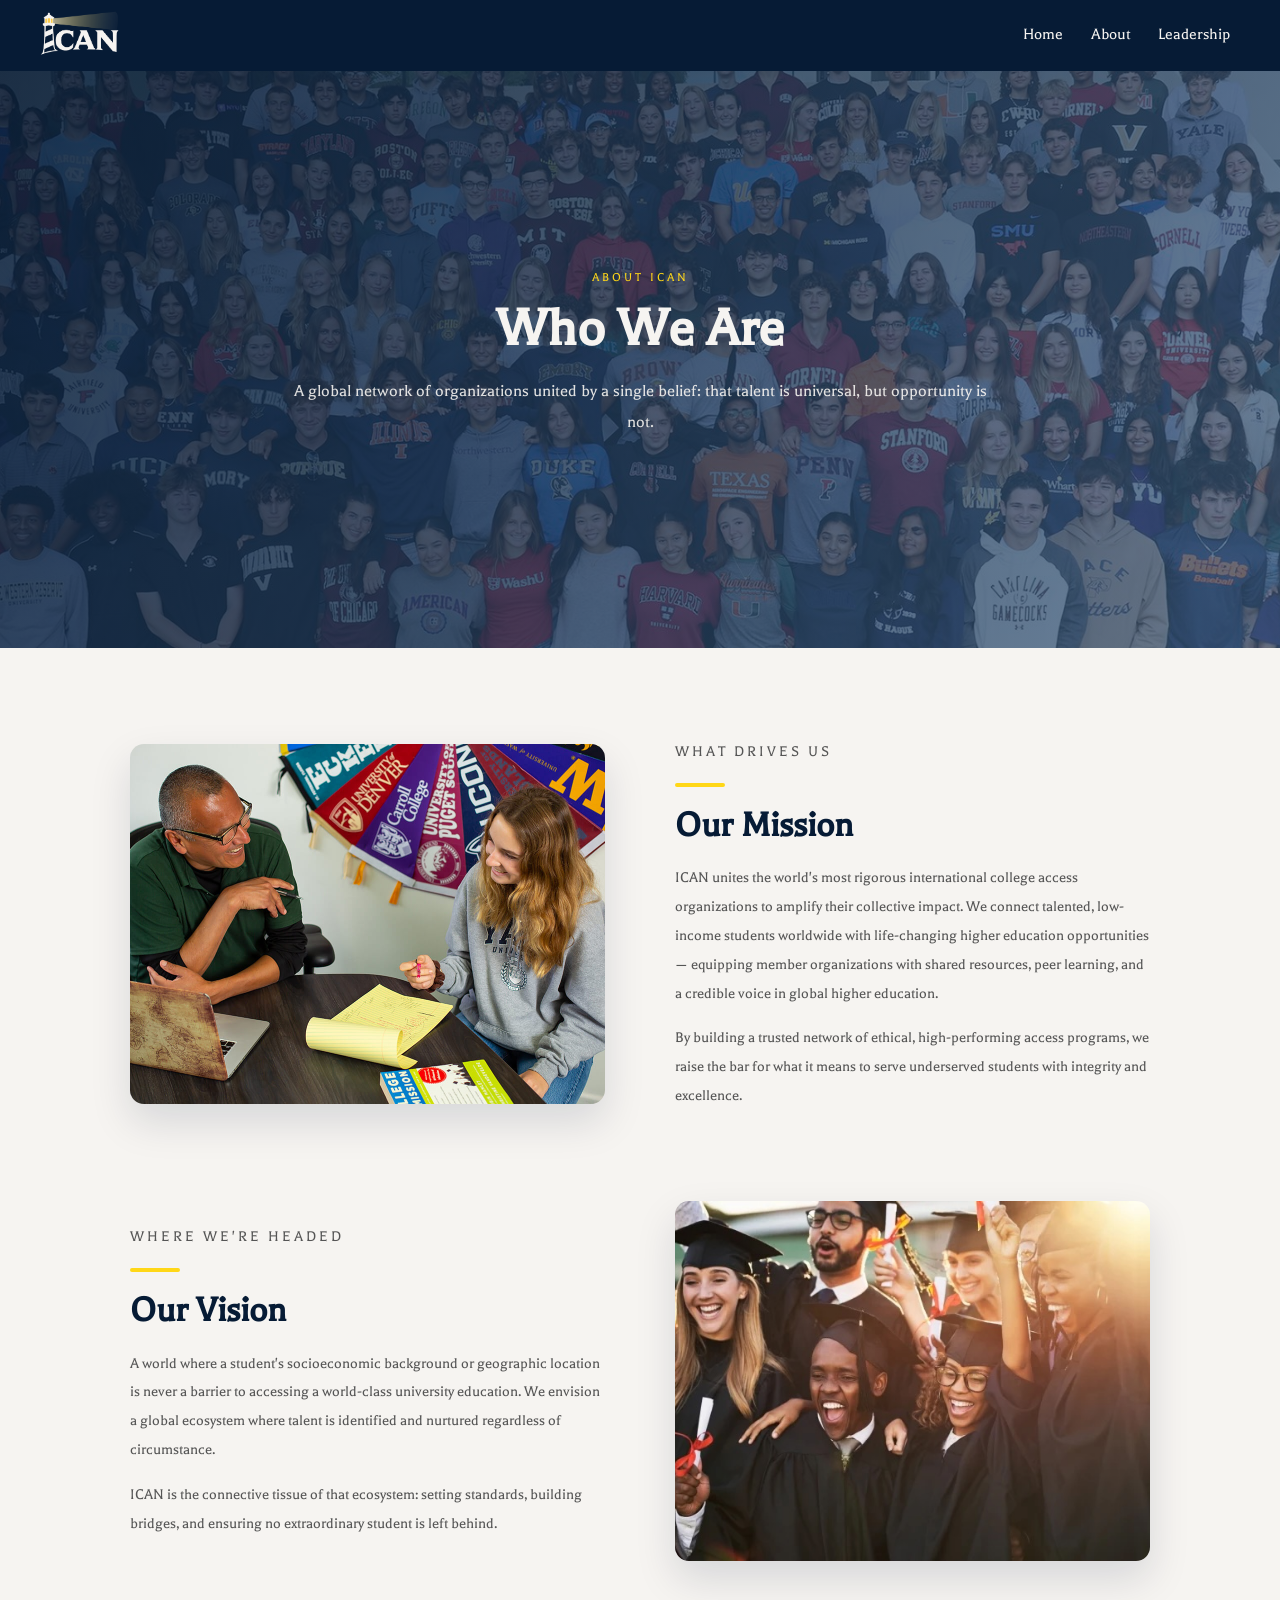
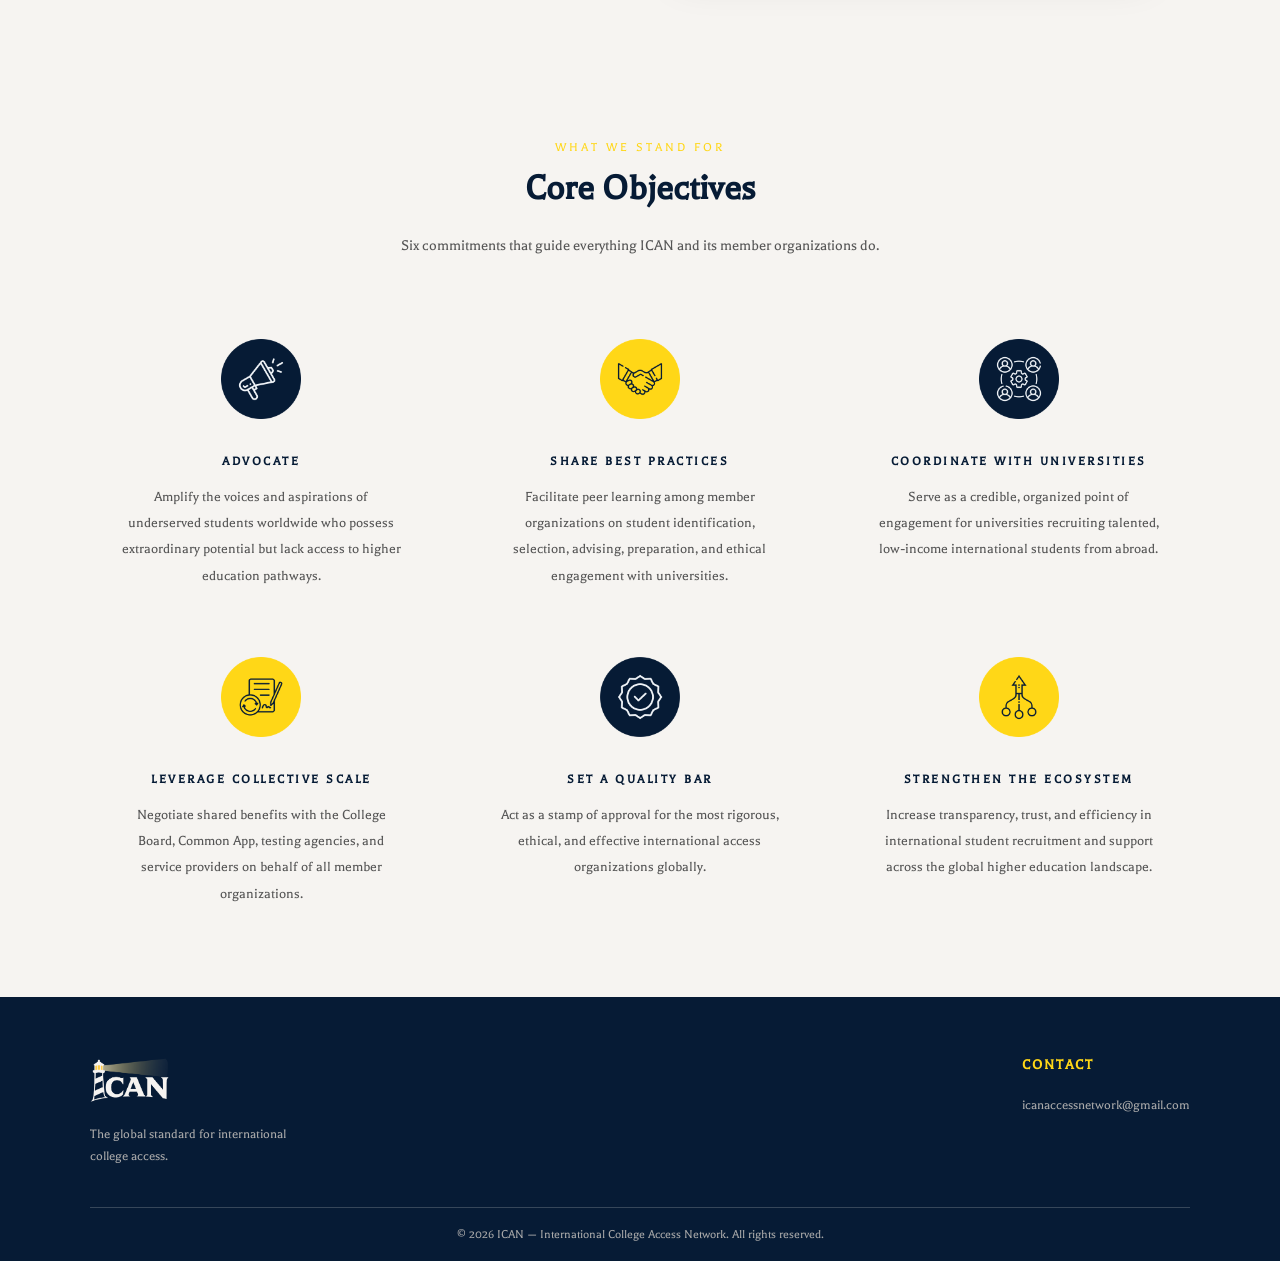
==== about.html @ 0d62f1f9 "Add files via upload" ====
<!DOCTYPE html>
<html lang="en">
<head>
    <meta charset="UTF-8">
    <meta name="viewport" content="width=device-width, initial-scale=1.0">
    <title>ICAN | About</title>
    <link rel="stylesheet" href="style.css">
    <link rel="stylesheet" href="about_sections.css">
    <link rel="stylesheet" href="https://fonts.googleapis.com/css2?family=Balthazar&display=swap">
</head>
<body class="page-fade">
 
    <nav>
        <div class="logo">
            <a href="index.html">
                <img src="logo.png" alt="ICAN Logo">
            </a>
        </div>
        <ul class="nav-links">
            <li><a href="index.html">Home</a></li>
            <li><a href="about.html" class="active">About</a></li>
            <li class="nav-dropdown">
                <button class="nav-dropbtn" type="button">Leadership</button>
                <div class="nav-dropdown-content">
                    <a href="membership.html">Membership</a>
                    <a href="members.html">Member Profiles</a>
                </div>
            </li>
        </ul>
    </nav>
 
    <header class="subpage-hero">
        <div class="subpage-overlay">
            <p class="subpage-tag">About ICAN</p>
            <h1>Who We Are</h1>
            <p class="subpage-text">
                A global network of organizations united by a single belief: that talent is universal, but opportunity is not.
            </p>
        </div>
    </header>
 
    <main>
 
        <section class="mv-section">
 
            <div class="mv-block reveal">
                <div class="mv-image">
                    <img src="about1.jpg" alt="ICAN mission — students collaborating">
                </div>
                <div class="mv-copy">
                    <p class="mv-label">What drives us</p>
                    <div class="mv-accent"></div>
                    <h2>Our Mission</h2>
                    <p>
                        ICAN unites the world's most rigorous international college access organizations to amplify their collective impact. We connect talented, low-income students worldwide with life-changing higher education opportunities — equipping member organizations with shared resources, peer learning, and a credible voice in global higher education.
                    </p>
                    <p>
                        By building a trusted network of ethical, high-performing access programs, we raise the bar for what it means to serve underserved students with integrity and excellence.
                    </p>
                </div>
            </div>

            <div class="mv-block mv-block-reverse reveal">
                <div class="mv-image">
                    <img src="about2.jpeg" alt="ICAN vision — students at university">
                </div>
                <div class="mv-copy">
                    <p class="mv-label">Where we're headed</p>
                    <div class="mv-accent"></div>
                    <h2>Our Vision</h2>
                    <p>
                        A world where a student's socioeconomic background or geographic location is never a barrier to accessing a world-class university education. We envision a global ecosystem where talent is identified and nurtured regardless of circumstance.
                    </p>
                    <p>
                        ICAN is the connective tissue of that ecosystem: setting standards, building bridges, and ensuring no extraordinary student is left behind.
                    </p>
                </div>
            </div>
 
        </section>

        <section class="values-section reveal">
            <div class="values-header">
                <p class="section-tag">What we stand for</p>
                <h2 class="section-title">Core Objectives</h2>
                <p class="values-subtitle">Six commitments that guide everything ICAN and its member organizations do.</p>
            </div>
 
            <div class="values-grid">
 
                <div class="value-card">
                    <div class="member-profile-logo">
                        <img src="advocate.png" alt="Advocate">
                    </div>
                    <p class="value-title">Advocate</p>
                    <p class="value-desc">Amplify the voices and aspirations of underserved students worldwide who possess extraordinary potential but lack access to higher education pathways.</p>
                </div>
 
                <div class="value-card">
                    <div class="member-profile-logo">
                        <img src="practices.png" alt="Share Best Practices">
                    </div>
                    <p class="value-title">Share Best Practices</p>
                    <p class="value-desc">Facilitate peer learning among member organizations on student identification, selection, advising, preparation, and ethical engagement with universities.</p>
                </div>
 
                <div class="value-card">
                    <div class="member-profile-logo">
                        <img src="coordinate.png" alt="Coordinate with Universities">
                    </div>
                    <p class="value-title">Coordinate with Universities</p>
                    <p class="value-desc">Serve as a credible, organized point of engagement for universities recruiting talented, low‑income international students from abroad.</p>
                </div>
 
                <div class="value-card">
                    <div class="member-profile-logo">
                        <img src="scale.png" alt="Leverage Collective Scale">
                    </div>
                    <p class="value-title">Leverage Collective Scale</p>
                    <p class="value-desc">Negotiate shared benefits with the College Board, Common App, testing agencies, and service providers on behalf of all member organizations.</p>
                </div>
 
                <div class="value-card">
                    <div class="member-profile-logo">
                        <img src="quality.png" alt="Set a Quality Bar">
                    </div>
                    <p class="value-title">Set a Quality Bar</p>
                    <p class="value-desc">Act as a stamp of approval for the most rigorous, ethical, and effective international access organizations globally.</p>
                </div>
 
                <div class="value-card">
                    <div class="member-profile-logo">
                        <img src="ecosystem.png" alt="Strengthen the Ecosystem">
                    </div>
                    <p class="value-title">Strengthen the Ecosystem</p>
                    <p class="value-desc">Increase transparency, trust, and efficiency in international student recruitment and support across the global higher education landscape.</p>
                </div>
 
            </div>
        </section>
 
    </main>

    <footer>
        <div class="footer-container">
            <div class="footer-brand">
                <img src="logo.png" alt="ICAN Logo">
                <p>The global standard for international college access.</p>
            </div>

            <div class="footer-contact">
                <h4>Contact</h4>
                <p>icanaccessnetwork@gmail.com</p>
            </div>
        </div>

        <div class="footer-bottom">
            <p>© 2026 ICAN — International College Access Network. All rights reserved.</p>
        </div>
    </footer>

    <script>
        const revealElements = document.querySelectorAll('.reveal');
        const revealObserver = new IntersectionObserver((entries) => {
            entries.forEach((entry) => {
                if (entry.isIntersecting) {
                    entry.target.classList.add('revealed');
                }
            });
        }, { threshold: 0.15 });

        revealElements.forEach((element) => revealObserver.observe(element));
    </script>
</body>
</html>
---- style.css ----
* {
    margin: 0;
    padding: 0;
    box-sizing: border-box;
    font-family: "Balthazar", serif;
}

html {
    scroll-behavior: smooth;
}

body {
    background-color: #f6f4f1;
    color: #061b35;
}

.page-fade {
    animation: pageFade 0.6s ease;
}

@keyframes pageFade {
    from {
        opacity: 0;
        transform: translateY(8px);
    }
    to {
        opacity: 1;
        transform: translateY(0);
    }
}

.reveal {
    opacity: 0;
    transform: translateY(26px);
    transition: opacity 0.7s ease, transform 0.7s ease;
}

.reveal.revealed {
    opacity: 1;
    transform: translateY(0);
}

nav {
    background-color: #061b35;
    width: 100%;
    display: flex;
    align-items: center;
    justify-content: space-between;
    padding: 0 40px;
    position: fixed;
    top: 0;
    z-index: 1000;
}

.logo img {
    width: 80px;
    height: auto;
    margin: 10px 0;
}

.nav-links {
    list-style-type: none;
    display: flex;
    align-items: center;
    gap: 8px;
    margin: 0;
    font-size: 17px;
}

.nav-links li {
    display: inline-block;
    position: relative;
}

.nav-links li a,
.nav-dropbtn {
    text-decoration: none;
    color: #f6f4f1;
    padding: 8px 10px;
    border-bottom: 2px solid transparent;
    transition: 0.35s ease;
    display: inline-block;
    background: none;
    border-top: none;
    border-left: none;
    border-right: none;
    cursor: pointer;
    font-size: 17px;
    font-family: "Balthazar", serif;
}

.nav-links li a:hover,
.nav-links li.active a,
.nav-dropbtn:hover,
.active-dropdown .nav-dropbtn {
    color: #ffd717;
    border-bottom: 2px solid #ffd717;
}

.nav-dropdown-content {
    position: absolute;
    top: 100%;
    left: 0;
    min-width: 210px;
    background-color: #061b35;
    border-radius: 14px;
    box-shadow: 0 14px 30px rgba(6, 27, 53, 0.16);
    padding: 10px 0;
    opacity: 0;
    visibility: hidden;
    transform: translateY(8px);
    transition: 0.25s ease;
}

.nav-dropdown:hover .nav-dropdown-content {
    opacity: 1;
    visibility: visible;
    transform: translateY(0);
}

.nav-dropdown-content a {
    color: #061b35;
    display: block;
    padding: 12px 18px;
    border-bottom: none;
}

.nav-dropdown-content a:hover,
.dropdown-active {
    color: #ffd717;
}

.header {
    background-image: linear-gradient(rgba(6, 27, 53, 0.88), rgba(6, 27, 53, 0.92)), url(background.jpg);
    height: 100vh;
    background-size: cover;
    background-position: center;
    position: relative;
}

.title {
    position: absolute;
    top: 35%;
    left: 50%;
    transform: translate(-50%, -50%);
    text-align: center;
    width: 80%;
}

.title h1 {
    color: #ffd717;
    font-size: 20px;
    letter-spacing: 2px;
    text-transform: uppercase;
}

.sub-title {
    position: absolute;
    top: 50%;
    left: 50%;
    transform: translate(-50%, -50%);
    color: #f6f4f1;
    font-size: 60px;
    text-align: center;
    width: 80%;
}

.btn {
    display: inline-block;
    padding: 15px 40px;
    background-color: #ffd717;
    color: #061b35;
    font-size: 20px;
    text-decoration: none;
    border-radius: 12px;
    transition: transform 0.25s ease, background-color 0.25s ease, color 0.25s ease;
}

.btn:hover {
    transform: translateY(-2px);
    background-color: #f6f4f1;
}

.header .btn {
    position: absolute;
    top: 70%;
    left: 50%;
    transform: translate(-50%, -50%);
}

.header .btn:hover {
    transform: translate(-50%, calc(-50% - 2px));
}

.subpage-hero,
.members-hero,
.membership-hero {
    min-height: 72vh;
    padding: 140px 40px 80px;
    display: flex;
    align-items: center;
    justify-content: center;
}

.subpage-hero {
     background:
        linear-gradient(120deg, rgba(10, 31, 56, 0.9), rgba(56, 88, 122, 0.72)),
        url("background3.jpg");
    background-size: cover;
    background-position: center;
}

.membership-hero {
    background:
        linear-gradient(130deg, rgba(15, 34, 57, 0.92), rgba(69, 96, 117, 0.78)),
        url("background.jpg");
    background-size: cover;
    background-position: center;
}

.members-hero {
    background:
        linear-gradient(120deg, rgba(10, 31, 56, 0.9), rgba(56, 88, 122, 0.72)),
        url("background2.jpg");
    background-size: cover;
    background-position: center;
}

.subpage-overlay,
.members-hero-overlay {
    max-width: 900px;
    text-align: center;
}

.subpage-tag,
.section-tag,
.member-region {
    color: #ffd717;
    font-size: 13px;
    letter-spacing: 3px;
    text-transform: uppercase;
    margin-bottom: 15px;
}

.subpage-overlay h1,
.members-hero-overlay h1 {
    font-size: 58px;
    color: #f6f4f1;
    margin-bottom: 18px;
}

.subpage-text,
.members-hero-text {
    max-width: 720px;
    margin: 0 auto;
    color: rgba(246, 244, 241, 0.9);
    font-size: 18px;
    line-height: 1.7;
}

.mission,
.members,
.faq,
.contact,
.content-page,
.profiles-page {
    padding: 80px 40px;
}

.mission {
    background-color: #f0f4f8;
    text-align: center;
}

.section-title {
    color: #061b35;
    font-size: 38px;
    font-weight: bold;
    margin-bottom: 25px;
}

.mission-text,
.members-subtitle,
.contact-text,
.content-paragraph,
.profiles-intro p,
.filter-text p,
.member-summary,
.member-info p,
.member-contact p,
.content-list li {
    color: #555;
    font-size: 16px;
    line-height: 1.7;
}

.mission-text,
.profiles-intro,
.filter-section,
.member-simple-list,
.faq-list,
.contact-form,
.content-section {
    max-width: 1100px;
    margin-left: auto;
    margin-right: auto;
}

.mission-text,
.content-paragraph {
    margin-bottom: 50px;
}

.cards {
    max-width: 1100px;
    margin: 0 auto;
    display: grid;
    grid-template-columns: repeat(2, minmax(0, 1fr));
    gap: 30px;
}

.card,
.member-card,
.member-simple-card,
.filter-section,
.stack-card {
    background-color: #ffffff;
    border-radius: 16px;
    box-shadow: 0 12px 28px rgba(6, 27, 53, 0.08);
}

.card,
.stack-card {
    padding: 40px 30px;
    text-align: left;
    transition: transform 0.3s ease, box-shadow 0.3s ease;
}

.card:hover,
.member-card:hover,
.member-simple-card:hover,
.stack-card:hover {
    transform: translateY(-6px);
    box-shadow: 0 18px 38px rgba(6, 27, 53, 0.14);
}

.card-accent {
    width: 56px;
    height: 4px;
    background-color: #ffd717;
    border-radius: 999px;
    margin-bottom: 24px;
}

.card h3,
.stack-card h3,
.member-simple-card h3 {
    color: #061b35;
    font-size: 22px;
    font-weight: bold;
    margin-bottom: 18px;
}

.card p {
    color: #666;
    font-size: 15px;
    line-height: 1.7;
    margin-bottom: 14px;
}

.card p:last-child {
    margin-bottom: 0;
}

.stacked-cards {
    display: grid;
    gap: 22px;
}

.content-section {
    margin-bottom: 60px;
}

.content-list {
    list-style: none;
    margin-top: 14px;
    display: grid;
    gap: 10px;
}

.content-list li {
    padding-left: 16px;
    position: relative;
}

.content-list li::before {
    content: "";
    width: 7px;
    height: 7px;
    border-radius: 50%;
    background-color: #ffd717;
    position: absolute;
    left: 0;
    top: 10px;
}

.stats {
    background-color: #ffd717;
    display: flex;
    justify-content: center;
    align-items: center;
    gap: 80px;
    padding: 50px 40px;
    flex-wrap: wrap;
}

.stat {
    text-align: center;
}

.stat h2 {
    color: #061b35;
    font-size: 40px;
}

.stat p {
    color: #061b35;
    font-size: 15px;
    margin-top: 5px;
}

.members {
    background-color: #f0f4f8;
    text-align: center;
}

.members-subtitle {
    max-width: 750px;
    margin: 0 auto 50px auto;
}

.members-grid {
    display: grid;
    gap: 20px;
    max-width: 1100px;
    margin: 0 auto 28px auto;
}

.members-grid-three {
    grid-template-columns: repeat(3, minmax(0, 1fr));
}

.member-card {
    padding: 20px;
    display: flex;
    align-items: center;
    justify-content: center;
    height: 140px;
    transition: transform 0.3s ease, box-shadow 0.3s ease;
}

.member-card img {
    max-width: 100%;
    max-height: 85px;
    object-fit: contain;
}

.members-page-link {
    display: inline-block;
    padding: 14px 28px;
    border-radius: 999px;
    background: #061b35;
    color: #f6f4f1;
    text-decoration: none;
    transition: 0.3s ease;
}

.members-page-link:hover {
    background: #ffd717;
    color: #061b35;
}

.faq {
    background-color: #ffffff;
    text-align: center;
}

.faq-title {
    margin-bottom: 50px;
}

.faq-list {
    text-align: left;
}

.faq-item {
    border-bottom: 1px solid #e0e0e0;
}

.faq-question {
    width: 100%;
    background: none;
    border: none;
    text-align: left;
    padding: 20px 0;
    font-size: 17px;
    color: #061b35;
    cursor: pointer;
    display: flex;
    justify-content: space-between;
    align-items: center;
    transition: color 0.3s ease;
}

.faq-question:hover {
    color: #ffd717;
}

.faq-icon {
    font-size: 22px;
    color: #ffd717;
    font-weight: bold;
}

.faq-answer {
    max-height: 0;
    overflow: hidden;
    transition: max-height 0.4s ease, padding 0.4s ease;
    padding: 0;
}

.faq-item.open .faq-answer {
    max-height: 700px;
    padding-bottom: 20px;
}

.faq-answer p {
    color: #555;
    font-size: 15px;
    line-height: 1.7;
}

.faq-list-inner {
    list-style: none;
    margin-top: 14px;
    padding: 0;
    display: block;
}

.faq-list-inner li {
    display: block;
    width: 100%;
    color: #555;
    font-size: 15px;
    line-height: 1.7;
    padding: 8px 0 8px 15px;
    border-left: 3px solid #ffd717;
    margin-bottom: 10px;
}

.contact {
    background-color: #f0f4f8;
    text-align: center;
}

.contact-text {
    max-width: 600px;
    margin: 0 auto 40px auto;
}

.contact-form {
    display: flex;
    flex-direction: column;
    gap: 15px;
}

.contact-form input,
.contact-form textarea {
    padding: 15px 20px;
    border: 1px solid #ddd;
    border-radius: 8px;
    font-size: 15px;
    background-color: #ffffff;
    color: #061b35;
    outline: none;
    transition: border 0.3s ease, box-shadow 0.3s ease;
}

.contact-form input:focus,
.contact-form textarea:focus {
    border: 1px solid #ffd717;
    box-shadow: 0 0 0 4px rgba(255, 215, 23, 0.12);
}

.contact-btn {
    background-color: #ffd717;
    color: #061b35;
    border: none;
    padding: 15px 40px;
    font-size: 17px;
    cursor: pointer;
    border-radius: 8px;
    transition: background-color 0.3s ease, color 0.3s ease, transform 0.25s ease;
    font-weight: bold;
}

.contact-btn:hover {
    background-color: #061b35;
    color: #ffd717;
    transform: translateY(-2px);
}

.profiles-intro,
.filter-section,
.member-simple-list {
    margin-bottom: 50px;
}

.profiles-intro {
    text-align: left;
}

.filter-section {
    padding: 24px 28px;
}

.filter-simple {
    max-width: 1100px;
    display: flex;
    flex-direction: column;
    align-items: flex-start;
}

.filter-label {
    font-size: 20px;
    color: #061b35;
    margin-bottom: 10px;
}

.region-select {
    width: 340px;
    max-width: 100%;
    padding: 10px 8px;
    font-size: 18px;
    border: none;
    border-bottom: 3px solid #ffd717;
    background-color: transparent;
    color: #555;
    outline: none;
}

.member-simple-list {
    display: flex;
    flex-direction: column;
    gap: 24px;
}

.member-simple-card {
    border-left: 6px solid #ffd717;
    padding: 28px;
    transition: transform 0.3s ease, box-shadow 0.3s ease;
}

.member-profile-top {
    display: flex;
    align-items: center;
    gap: 24px;
    margin-bottom: 18px;
}

.member-profile-logo {
    width: 120px;
    min-width: 120px;
    height: 120px;

    border-radius: 14px;
    display: flex;
    align-items: center;
    justify-content: center;
}

.member-profile-logo img {
    max-width: 90%;
    max-height: 80px;
    object-fit: contain;
}

.member-profile-copy {
    flex: 1;
}

.member-info-spaced p {
    margin-bottom: 20px;
}

.member-info-spaced p:last-child {
    margin-bottom: 0;
}

.member-contact {
    padding-top: 18px;
    border-top: 1px solid #e6e6e6;
    margin-top: 20px;
}

.member-contact-links {
    display: flex;
    flex-wrap: wrap;
    gap: 20px;
    align-items: center;
}
 
.member-contact-item {
    display: inline-flex;
    align-items: center;
    gap: 8px;
    color: #061b35;
    text-decoration: none;
    font-size: 15px;
    transition: color 0.25s ease;
}
 
.member-contact-item:hover {
    color: #ffd717;
}
 
.contact-icon {
    width: 20px;
    height: 20px;
    object-fit: contain;
    flex-shrink: 0;
    
}
 

footer {
    background-color: #061b35;
    color: #f6f4f1;
    padding: 60px 40px 0 40px;
}

.footer-container {
    display: flex;
    justify-content: space-between;
    align-items: flex-start;
    flex-wrap: wrap;
    gap: 40px;
    max-width: 1100px;
    margin: 0 auto;
    padding-bottom: 40px;
    border-bottom: 1px solid rgba(246, 244, 241, 0.2);
}

.footer-brand img {
    width: 80px;
    margin-bottom: 15px;
}

.footer-brand p {
    color: #aaa;
    font-size: 14px;
    max-width: 220px;
    line-height: 1.6;
}

.footer-contact h4 {
    color: #ffd717;
    font-size: 15px;
    letter-spacing: 2px;
    text-transform: uppercase;
    margin-bottom: 20px;
}

.footer-contact p {
    color: #aaa;
    font-size: 14px;
    line-height: 1.9;
}

.footer-bottom {
    text-align: center;
    padding: 20px 0;
    color: #aaa;
    font-size: 13px;
}

@media (max-width: 980px) {
    nav {
        padding: 10px 20px;
        flex-wrap: wrap;
        justify-content: center;
        gap: 12px;
    }

    .nav-links {
        flex-wrap: wrap;
        justify-content: center;
    }

    .sub-title {
        font-size: 42px;
    }

    .cards {
        grid-template-columns: 1fr;
    }

    .members-grid-three {
        grid-template-columns: repeat(2, minmax(0, 1fr));
    }
}

@media (max-width: 640px) {
    .header {
        height: 90vh;
    }

    .title {
        top: 32%;
    }

    .title h1 {
        font-size: 16px;
    }

    .sub-title {
        top: 50%;
        font-size: 32px;
        width: 88%;
    }

    .btn {
        padding: 12px 28px;
        font-size: 18px;
    }

    .header .btn {
        top: 72%;
    }

    .mission,
    .members,
    .faq,
    .contact,
    .content-page,
    .profiles-page,
    .subpage-hero,
    .members-hero,
    .membership-hero {
        padding: 70px 20px;
    }

    .section-title,
    .subpage-overlay h1,
    .members-hero-overlay h1 {
        font-size: 30px;
    }

    .stats {
        gap: 32px;
    }

    .members-grid-three {
        grid-template-columns: 1fr;
    }

    .member-profile-top {
        flex-direction: column;
        align-items: flex-start;
    }

    .member-profile-logo {
        width: 100%;
        min-width: 0;
    }

    .region-select {
        width: 100%;
    }

    .footer-container {
        flex-direction: column;
    }
}

.mv-section {
    padding: 90px 40px;
    background-color: #f6f4f1;
    display: flex;
    flex-direction: column;
    gap: 90px;
    max-width: 1100px;
    margin: 0 auto;
}
 
.mv-block {
    display: grid;
    grid-template-columns: 1fr 1fr;
    gap: 70px;
    align-items: center;
}
 
.mv-block-reverse {
    grid-template-columns: 1fr 1fr;
}
 
.mv-block-reverse .mv-copy {
    order: 1;
}
 
.mv-block-reverse .mv-image {
    order: 2;
}
 
.mv-image {
    border-radius: 14px;
    overflow: hidden;
    box-shadow: 0 18px 40px rgba(6, 27, 53, 0.13);
}
 
.mv-image img {
    width: 100%;
    height: 360px;
    object-fit: cover;
    display: block;
    transition: transform 0.5s ease;
}
 
.mv-image:hover img {
    transform: scale(1.03);
}
 
.mv-copy {
    display: flex;
    flex-direction: column;
    gap: 16px;
}
 
.mv-label {
    color: #ffd717;
    font-size: 13px;
    letter-spacing: 3px;
    text-transform: uppercase;
}
 
.mv-accent {
    width: 50px;
    height: 4px;
    background-color: #ffd717;
    border-radius: 999px;
}
 
.mv-copy h2 {
    font-size: 38px;
    color: #061b35;
    font-weight: bold;
    line-height: 1.2;
}
 
.mv-copy p {
    color: #555;
    font-size: 16px;
    line-height: 1.8;
}
 

 
.values-section {
    padding: 90px 40px;
    background-color: #f6f4f1;
    text-align: center;
}
 
.values-header {
    max-width: 680px;
    margin: 0 auto 60px auto;
}
 
.values-subtitle {
    color: #555;
    font-size: 16px;
    line-height: 1.7;
    margin-top: 12px;
}
 
.values-grid {
    display: grid;
    grid-template-columns: repeat(3, 1fr);
    gap: 48px 36px;
    max-width: 1100px;
    margin: 0 auto;
}
 
.value-card {
    display: flex;
    flex-direction: column;
    align-items: center;
    gap: 16px;
}
 
.value-circle {
    width: 130px;
    height: 130px;
    border-radius: 50%;
    display: flex;
    align-items: center;
    justify-content: center;
    flex-shrink: 0;
    transition: transform 0.3s ease, box-shadow 0.3s ease;
    cursor: default;
}
 
.value-circle:hover {
    transform: translateY(-6px);
    box-shadow: 0 18px 36px rgba(6, 27, 53, 0.16);
}
 
.value-circle svg {
    width: 54px;
    height: 54px;
}
 
.vc-navy {
    background-color: #061b35;
    color: #f6f4f1;
}
 
.vc-yellow {
    background-color: #ffd717;
    color: #061b35;
}
 
.vc-mid {
    background-color: #2e5e8e;
    color: #f6f4f1;
}
 
.value-title {
    font-size: 13px;
    letter-spacing: 2.5px;
    text-transform: uppercase;
    font-weight: bold;
    color: #061b35;
    font-family: "Balthazar", serif;
}
 
.value-desc {
    color: #555;
    font-size: 15px;
    line-height: 1.75;
    max-width: 280px;
    text-align: center;
}
 
 
@media (max-width: 900px) {
    .mv-block,
    .mv-block-reverse {
        grid-template-columns: 1fr;
        gap: 36px;
    }
 
    .mv-block-reverse .mv-copy {
        order: 2;
    }
 
    .mv-block-reverse .mv-image {
        order: 1;
    }
 
    .values-grid {
        grid-template-columns: repeat(2, 1fr);
    }
}
 
@media (max-width: 600px) {
    .mv-section {
        padding: 60px 20px;
        gap: 60px;
    }
 
    .values-section {
        padding: 60px 20px;
    }
 
    .mv-copy h2 {
        font-size: 28px;
    }
 
    .mv-image img {
        height: 260px;
    }
 
    .values-grid {
        grid-template-columns: 1fr;
    }
}
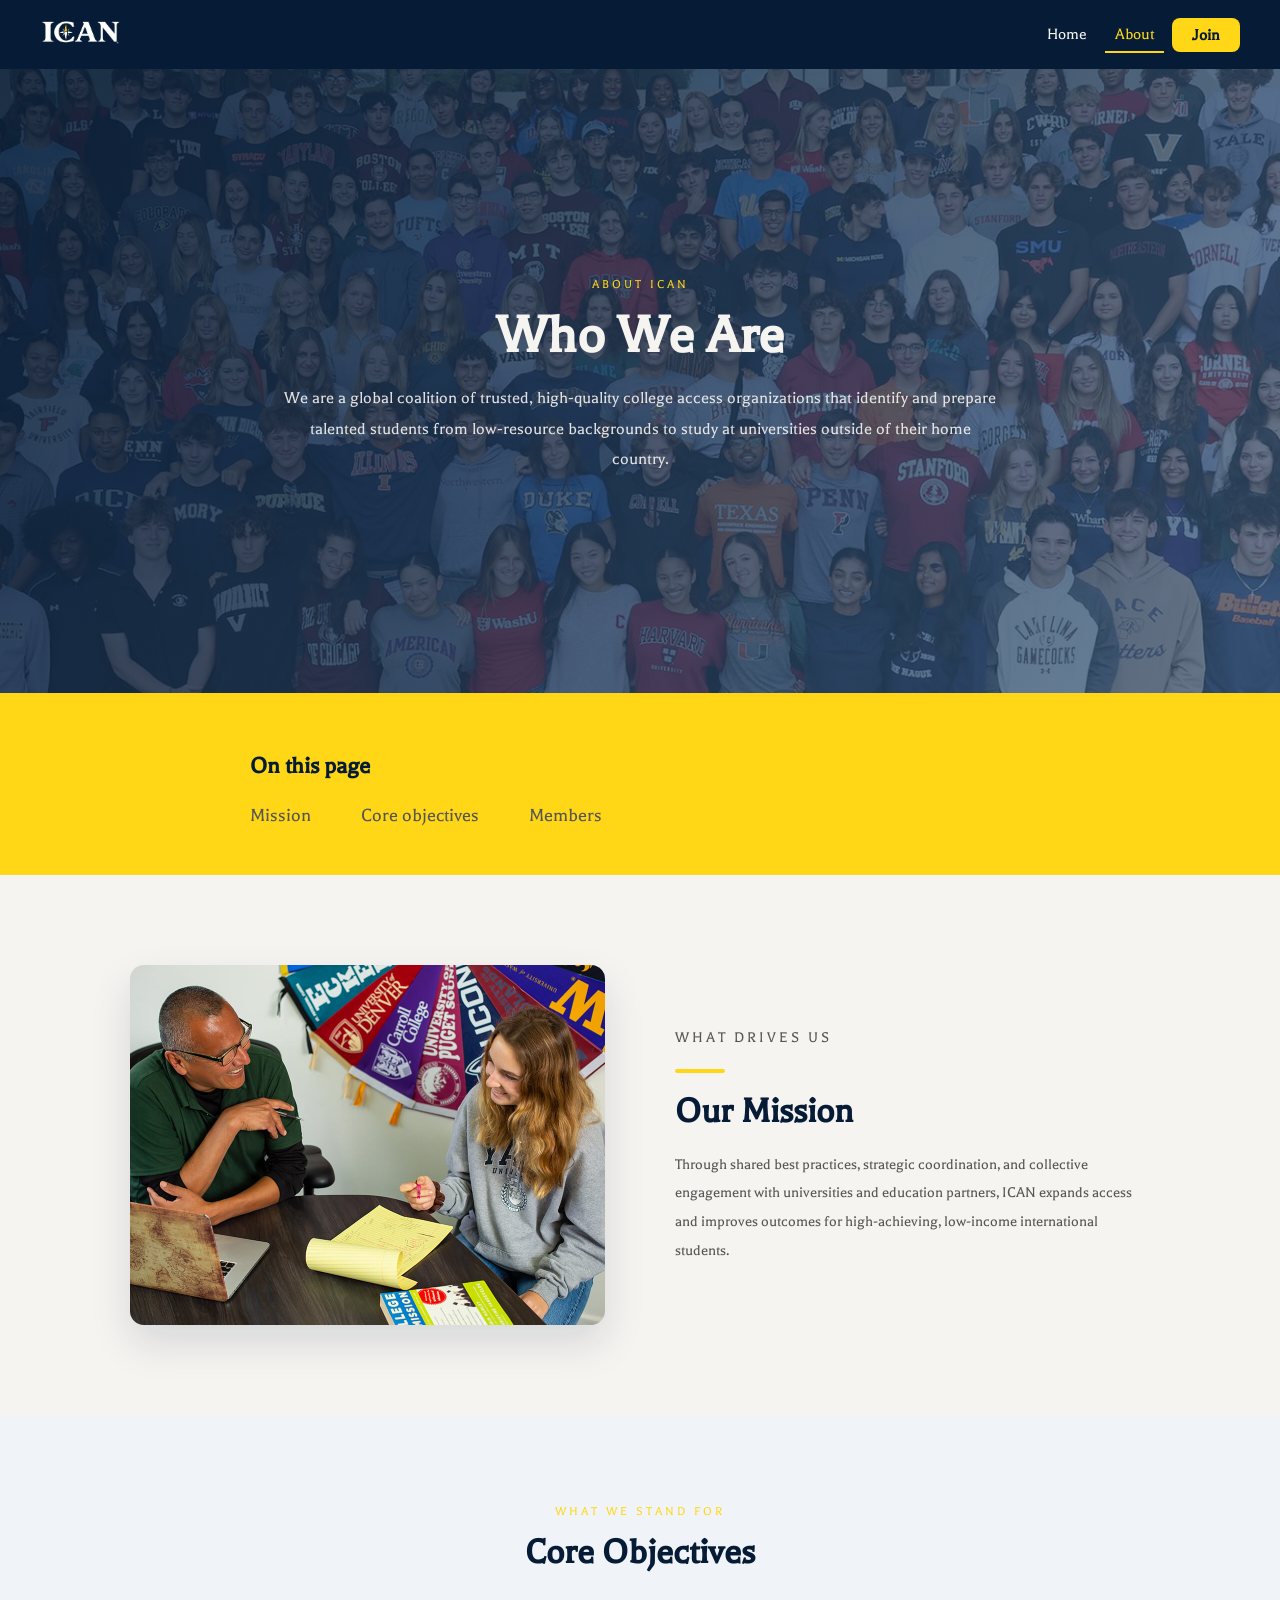
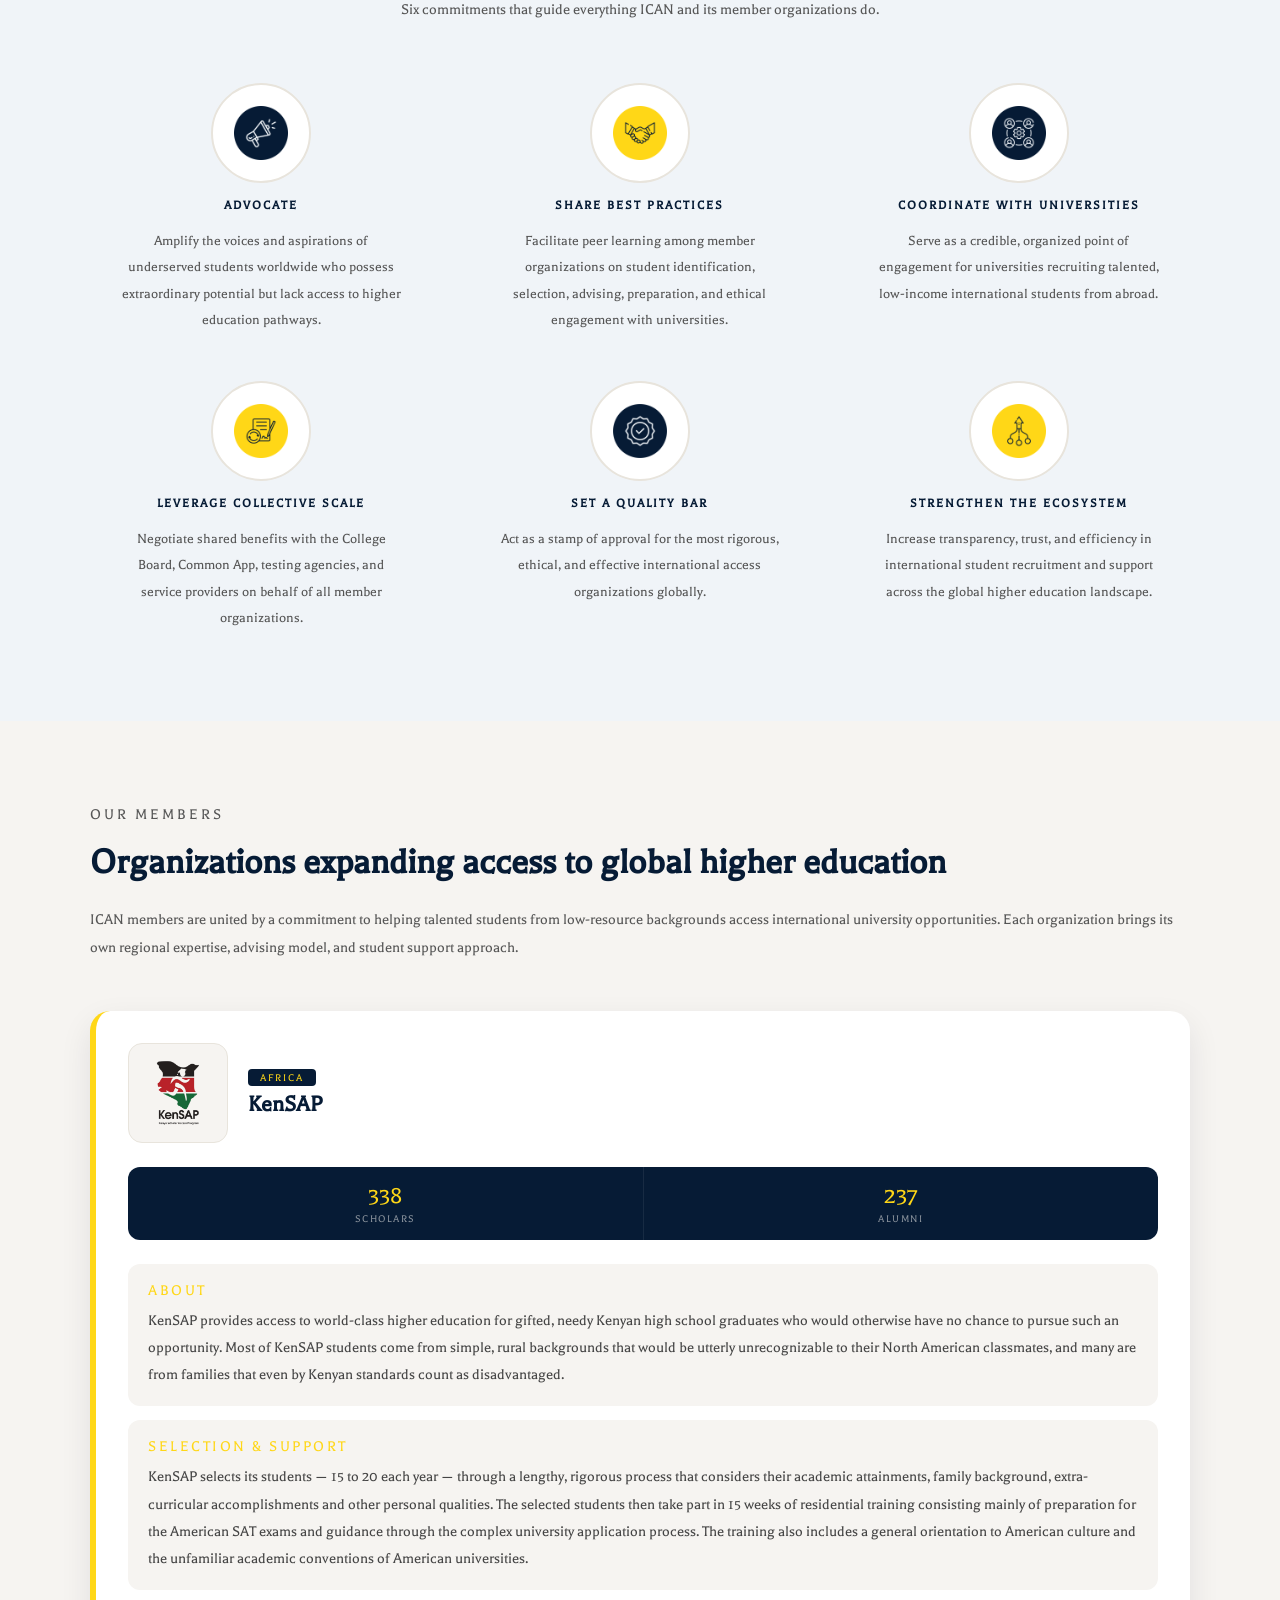
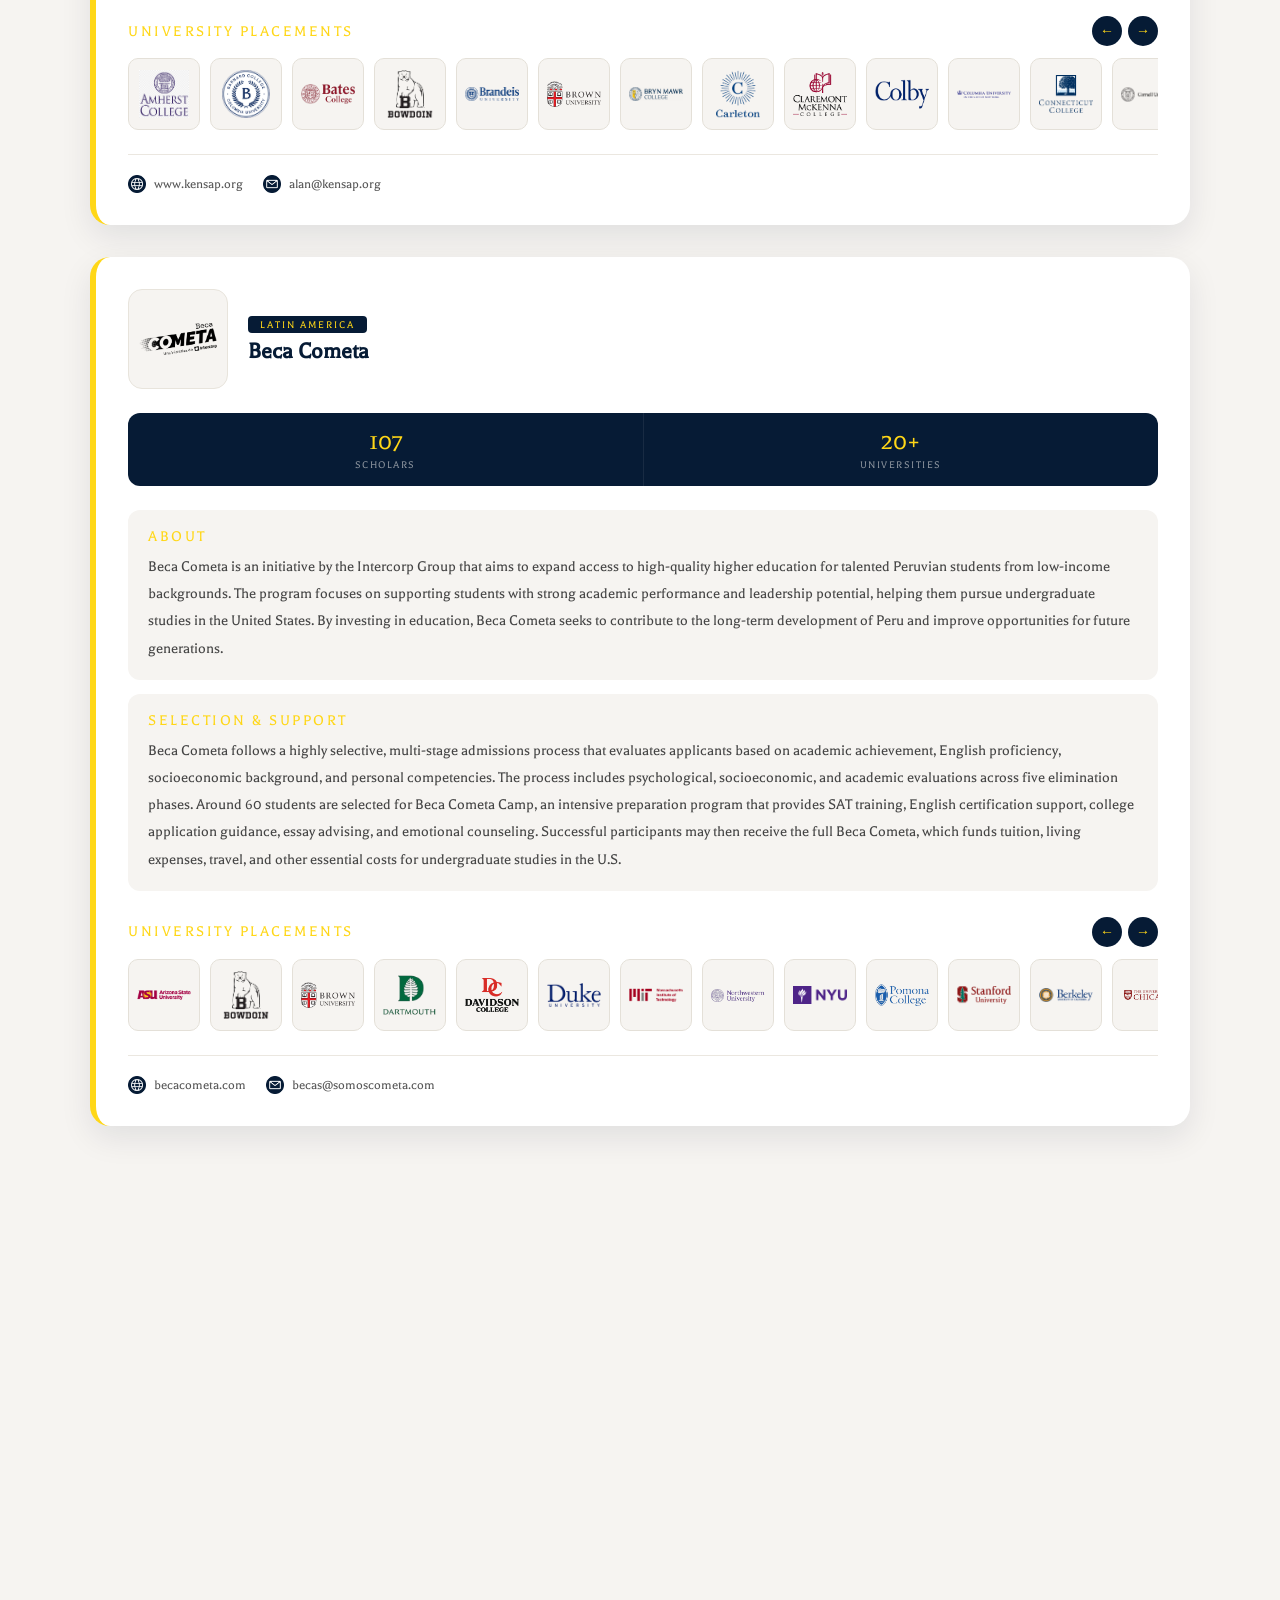
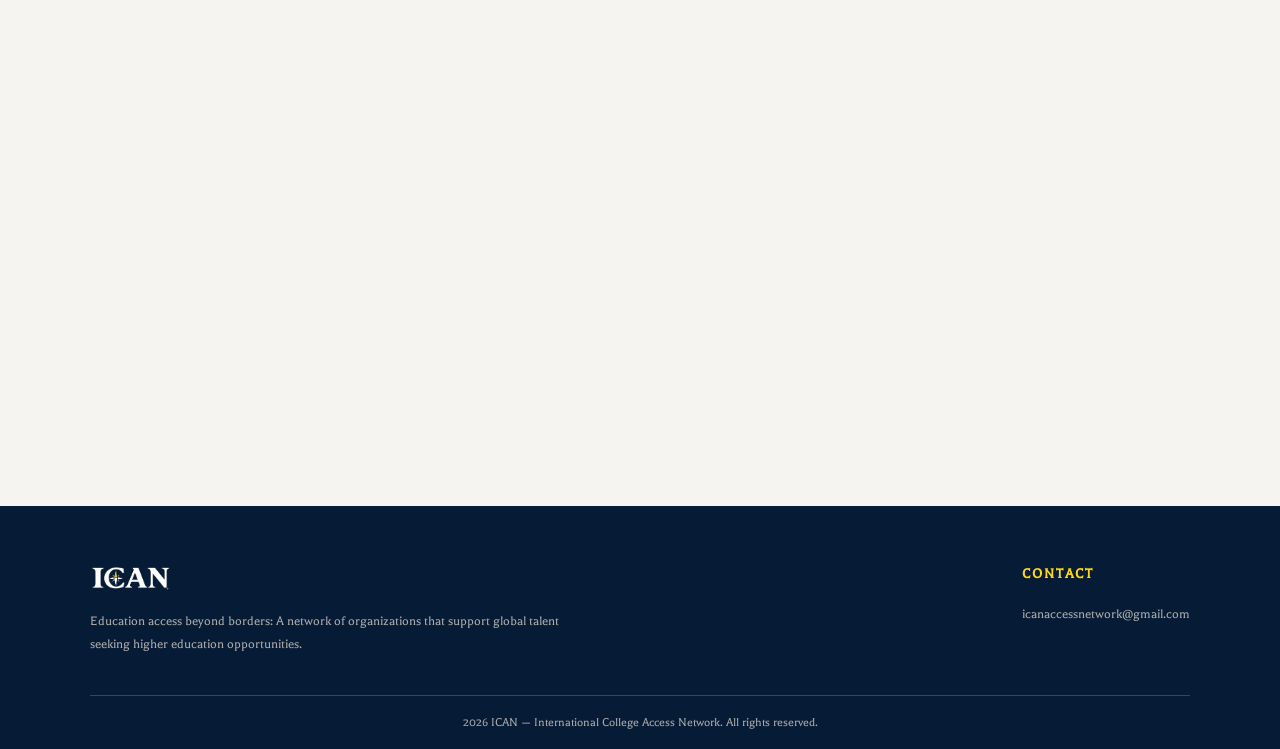
==== commit b7072626: "Add files via upload" ====
--- a/about.html
+++ b/about.html
@@ -5,44 +5,47 @@
     <meta name="viewport" content="width=device-width, initial-scale=1.0">
     <title>ICAN | About</title>
     <link rel="stylesheet" href="style.css">
-    <link rel="stylesheet" href="about_sections.css">
     <link rel="stylesheet" href="https://fonts.googleapis.com/css2?family=Balthazar&display=swap">
 </head>
 <body class="page-fade">
- 
+
     <nav>
         <div class="logo">
-            <a href="index.html">
-                <img src="logo.png" alt="ICAN Logo">
-            </a>
+            <a href="index.html"><img src="logo.png" alt="ICAN Logo"></a>
         </div>
         <ul class="nav-links">
             <li><a href="index.html">Home</a></li>
-            <li><a href="about.html" class="active">About</a></li>
-            <li class="nav-dropdown">
-                <button class="nav-dropbtn" type="button">Leadership</button>
-                <div class="nav-dropdown-content">
-                    <a href="membership.html">Membership</a>
-                    <a href="members.html">Member Profiles</a>
-                </div>
-            </li>
+            <li><a href="about.html">About</a></li>
+            <li><a href="https://docs.google.com/forms/d/e/1FAIpQLScRznWXV3ebC-kOn13JWvq_Vihhn7iYC-5w0QKcr7dS62vfdQ/viewform" class="nav-join-btn">Join</a></li>
         </ul>
     </nav>
- 
+
     <header class="subpage-hero">
         <div class="subpage-overlay">
             <p class="subpage-tag">About ICAN</p>
             <h1>Who We Are</h1>
             <p class="subpage-text">
-                A global network of organizations united by a single belief: that talent is universal, but opportunity is not.
+                We are a global coalition of trusted, high-quality college access organizations that identify and prepare talented students from low-resource backgrounds to study at universities outside of their home country.
             </p>
         </div>
     </header>
- 
+
     <main>
- 
-        <section class="mv-section">
- 
+
+        <!-- Table of Contents -->
+        <section class="page-index">
+            <div class="index-content">
+                <h2 class="index-title">On this page</h2>
+                <ul class="index-list">
+                    <li><a href="#mission">Mission</a></li>
+                    <li><a href="#values">Core objectives</a></li>
+                    <li><a href="#members">Members</a></li>
+                </ul>
+            </div>
+        </section>
+
+        <!-- Mission -->
+        <section class="mv-section" id="mission">
             <div class="mv-block reveal">
                 <div class="mv-image">
                     <img src="about1.jpg" alt="ICAN mission — students collaborating">
@@ -51,101 +54,341 @@
                     <p class="mv-label">What drives us</p>
                     <div class="mv-accent"></div>
                     <h2>Our Mission</h2>
-                    <p>
-                        ICAN unites the world's most rigorous international college access organizations to amplify their collective impact. We connect talented, low-income students worldwide with life-changing higher education opportunities — equipping member organizations with shared resources, peer learning, and a credible voice in global higher education.
-                    </p>
-                    <p>
-                        By building a trusted network of ethical, high-performing access programs, we raise the bar for what it means to serve underserved students with integrity and excellence.
-                    </p>
-                </div>
-            </div>
-
-            <div class="mv-block mv-block-reverse reveal">
-                <div class="mv-image">
-                    <img src="about2.jpeg" alt="ICAN vision — students at university">
-                </div>
-                <div class="mv-copy">
-                    <p class="mv-label">Where we're headed</p>
-                    <div class="mv-accent"></div>
-                    <h2>Our Vision</h2>
-                    <p>
-                        A world where a student's socioeconomic background or geographic location is never a barrier to accessing a world-class university education. We envision a global ecosystem where talent is identified and nurtured regardless of circumstance.
-                    </p>
-                    <p>
-                        ICAN is the connective tissue of that ecosystem: setting standards, building bridges, and ensuring no extraordinary student is left behind.
-                    </p>
-                </div>
-            </div>
- 
+                    <p>Through shared best practices, strategic coordination, and collective engagement with universities and education partners, ICAN expands access and improves outcomes for high-achieving, low-income international students.</p>
+                </div>
+            </div>
         </section>
 
-        <section class="values-section reveal">
+        <!-- Core Objectives -->
+        <section class="values-section reveal" id="values">
             <div class="values-header">
                 <p class="section-tag">What we stand for</p>
                 <h2 class="section-title">Core Objectives</h2>
                 <p class="values-subtitle">Six commitments that guide everything ICAN and its member organizations do.</p>
             </div>
- 
             <div class="values-grid">
- 
-                <div class="value-card">
-                    <div class="member-profile-logo">
-                        <img src="advocate.png" alt="Advocate">
-                    </div>
+                <div class="value-card">
+                    <div class="value-icon-wrap"><img src="advocate.png" alt="Advocate"></div>
                     <p class="value-title">Advocate</p>
                     <p class="value-desc">Amplify the voices and aspirations of underserved students worldwide who possess extraordinary potential but lack access to higher education pathways.</p>
                 </div>
- 
-                <div class="value-card">
-                    <div class="member-profile-logo">
-                        <img src="practices.png" alt="Share Best Practices">
-                    </div>
+                <div class="value-card">
+                    <div class="value-icon-wrap"><img src="practices.png" alt="Share Best Practices"></div>
                     <p class="value-title">Share Best Practices</p>
                     <p class="value-desc">Facilitate peer learning among member organizations on student identification, selection, advising, preparation, and ethical engagement with universities.</p>
                 </div>
- 
-                <div class="value-card">
-                    <div class="member-profile-logo">
-                        <img src="coordinate.png" alt="Coordinate with Universities">
-                    </div>
+                <div class="value-card">
+                    <div class="value-icon-wrap"><img src="coordinate.png" alt="Coordinate with Universities"></div>
                     <p class="value-title">Coordinate with Universities</p>
-                    <p class="value-desc">Serve as a credible, organized point of engagement for universities recruiting talented, low‑income international students from abroad.</p>
-                </div>
- 
-                <div class="value-card">
-                    <div class="member-profile-logo">
-                        <img src="scale.png" alt="Leverage Collective Scale">
-                    </div>
+                    <p class="value-desc">Serve as a credible, organized point of engagement for universities recruiting talented, low-income international students from abroad.</p>
+                </div>
+                <div class="value-card">
+                    <div class="value-icon-wrap"><img src="scale.png" alt="Leverage Collective Scale"></div>
                     <p class="value-title">Leverage Collective Scale</p>
                     <p class="value-desc">Negotiate shared benefits with the College Board, Common App, testing agencies, and service providers on behalf of all member organizations.</p>
                 </div>
- 
-                <div class="value-card">
-                    <div class="member-profile-logo">
-                        <img src="quality.png" alt="Set a Quality Bar">
-                    </div>
+                <div class="value-card">
+                    <div class="value-icon-wrap"><img src="quality.png" alt="Set a Quality Bar"></div>
                     <p class="value-title">Set a Quality Bar</p>
                     <p class="value-desc">Act as a stamp of approval for the most rigorous, ethical, and effective international access organizations globally.</p>
                 </div>
- 
-                <div class="value-card">
-                    <div class="member-profile-logo">
-                        <img src="ecosystem.png" alt="Strengthen the Ecosystem">
-                    </div>
+                <div class="value-card">
+                    <div class="value-icon-wrap"><img src="ecosystem.png" alt="Strengthen the Ecosystem"></div>
                     <p class="value-title">Strengthen the Ecosystem</p>
                     <p class="value-desc">Increase transparency, trust, and efficiency in international student recruitment and support across the global higher education landscape.</p>
                 </div>
- 
             </div>
         </section>
- 
+
+        <!-- Member Profiles -->
+        <section class="profiles-page" id="members">
+            <div class="profiles-intro reveal">
+                <p class="section-tag">Our Members</p>
+                <h2 class="section-title">Organizations expanding access to global higher education</h2>
+                <p>ICAN members are united by a commitment to helping talented students from low-resource backgrounds access international university opportunities. Each organization brings its own regional expertise, advising model, and student support approach.</p>
+            </div>
+
+            <div class="member-simple-list">
+
+                <!-- ── KenSAP ── -->
+                <article class="member-simple-card reveal">
+
+                    <div class="member-card-top">
+                        <div class="member-profile-logo">
+                            <img src="member1.png" alt="KenSAP">
+                        </div>
+                        <div class="member-header-copy">
+                            <span class="member-region-badge">Africa</span>
+                            <h3>KenSAP</h3>
+                        </div>
+                    </div>
+
+                    <div class="member-stats-strip">
+                        <div class="member-stat-block">
+                            <span class="msb-num">338</span>
+                            <span class="msb-lbl">Scholars</span>
+                        </div>
+                        <div class="member-stat-block">
+                            <span class="msb-num">237</span>
+                            <span class="msb-lbl">Alumni</span>
+                        </div>
+                    </div>
+
+                    <div class="member-info-grid">
+                        <div class="mig-block mig-full">
+                            <p class="mig-label">About</p>
+                            <p class="mig-text">KenSAP provides access to world-class higher education for gifted, needy Kenyan high school graduates who would otherwise have no chance to pursue such an opportunity. Most of KenSAP students come from simple, rural backgrounds that would be utterly unrecognizable to their North American classmates, and many are from families that even by Kenyan standards count as disadvantaged.</p>
+                        </div>
+                        <div class="mig-block">
+                            <p class="mig-label">Selection &amp; Support</p>
+                            <p class="mig-text">KenSAP selects its students — 15 to 20 each year — through a lengthy, rigorous process that considers their academic attainments, family background, extra-curricular accomplishments and other personal qualities. The selected students then take part in 15 weeks of residential training consisting mainly of preparation for the American SAT exams and guidance through the complex university application process. The training also includes a general orientation to American culture and the unfamiliar academic conventions of American universities.</p>
+                        </div>
+                    </div>
+
+                    <div class="member-placements">
+                        <div class="placements-header">
+                            <p class="placements-label">University Placements</p>
+                            <div class="uni-nav-btns">
+                                <button class="uni-nav-btn" onclick="scrollUni(this,-1)" aria-label="Previous">&#8592;</button>
+                                <button class="uni-nav-btn" onclick="scrollUni(this,1)"  aria-label="Next">&#8594;</button>
+                            </div>
+                        </div>
+                        <div class="uni-track-wrap">
+                            <div class="uni-track">
+                                <div class="uni-logo-item" title="Amherst College"><img src="amherst.png" alt="Amherst College"></div>
+                                <div class="uni-logo-item" title="Barnard College"><img src="barnard.png" alt="Barnard College"></div>
+                                <div class="uni-logo-item" title="Bates College"><img src="bates.png" alt="Bates College"></div>
+                                <div class="uni-logo-item" title="Bowdoin College"><img src="bowdoin.png" alt="Bowdoin College"></div>
+                                <div class="uni-logo-item" title="Brandeis University"><img src="brandeis.png" alt="Brandeis University"></div>
+                                <div class="uni-logo-item" title="Brown University"><img src="brown.png" alt="Brown University"></div>
+                                <div class="uni-logo-item" title="Bryn Mawr College"><img src="brynmawr.png" alt="Bryn Mawr College"></div>
+                                <div class="uni-logo-item" title="Carleton College"><img src="carleton.png" alt="Carleton College"></div>
+                                <div class="uni-logo-item" title="Claremont McKenna College"><img src="cmc.png" alt="Claremont McKenna College"></div>
+                                <div class="uni-logo-item" title="Colby College"><img src="colby.png" alt="Colby College"></div>
+                                <div class="uni-logo-item" title="Columbia University"><img src="columbia.png" alt="Columbia University"></div>
+                                <div class="uni-logo-item" title="Connecticut College"><img src="connecticut.png" alt="Connecticut College"></div>
+                                <div class="uni-logo-item" title="Cornell University"><img src="cornell.png" alt="Cornell University"></div>
+                                <div class="uni-logo-item" title="Dartmouth College"><img src="dartmouth.png" alt="Dartmouth College"></div>
+                                <div class="uni-logo-item" title="Davidson College"><img src="davidson.png" alt="Davidson College"></div>
+                                <div class="uni-logo-item" title="Duke University"><img src="duke.png" alt="Duke University"></div>
+                                <div class="uni-logo-item" title="Gettysburg College"><img src="gettysburg.png" alt="Gettysburg College"></div>
+                                <div class="uni-logo-item" title="Hamilton College"><img src="hamilton.png" alt="Hamilton College"></div>
+                                <div class="uni-logo-item" title="Harvard University"><img src="harvard.png" alt="Harvard University"></div>
+                                <div class="uni-logo-item" title="Haverford College"><img src="haverford.png" alt="Haverford College"></div>
+                                <div class="uni-logo-item" title="Johns Hopkins University"><img src="jhu.png" alt="Johns Hopkins University"></div>
+                                <div class="uni-logo-item" title="Kenyon College"><img src="kenyon.png" alt="Kenyon College"></div>
+                                <div class="uni-logo-item" title="Lehigh University"><img src="lehigh.png" alt="Lehigh University"></div>
+                                <div class="uni-logo-item" title="McGill University"><img src="mcgill.png" alt="McGill University"></div>
+                                <div class="uni-logo-item" title="Middlebury College"><img src="middlebury.png" alt="Middlebury College"></div>
+                                <div class="uni-logo-item" title="MIT"><img src="mit.png" alt="MIT"></div>
+                                <div class="uni-logo-item" title="Mount Holyoke College"><img src="mountholyoke.png" alt="Mount Holyoke College"></div>
+                                <div class="uni-logo-item" title="Northwestern University"><img src="northwestern.png" alt="Northwestern University"></div>
+                                <div class="uni-logo-item" title="NYU"><img src="nyu.png" alt="NYU"></div>
+                                <div class="uni-logo-item" title="Oberlin College"><img src="oberlin.png" alt="Oberlin College"></div>
+                                <div class="uni-logo-item" title="Pomona College"><img src="pomona.png" alt="Pomona College"></div>
+                                <div class="uni-logo-item" title="Princeton University"><img src="princeton.png" alt="Princeton University"></div>
+                                <div class="uni-logo-item" title="Rice University"><img src="rice.png" alt="Rice University"></div>
+                                <div class="uni-logo-item" title="Smith College"><img src="smith.png" alt="Smith College"></div>
+                                <div class="uni-logo-item" title="Stanford University"><img src="stanford.png" alt="Stanford University"></div>
+                                <div class="uni-logo-item" title="Swarthmore College"><img src="swarthmore.png" alt="Swarthmore College"></div>
+                                <div class="uni-logo-item" title="Tufts University"><img src="tufts.png" alt="Tufts University"></div>
+                                <div class="uni-logo-item" title="University of Chicago"><img src="uchicago.png" alt="University of Chicago"></div>
+                                <div class="uni-logo-item" title="University of Pennsylvania"><img src="upenn.png" alt="University of Pennsylvania"></div>
+                                <div class="uni-logo-item" title="University of Toronto"><img src="utoronto.png" alt="University of Toronto"></div>
+                                <div class="uni-logo-item" title="Vanderbilt University"><img src="vanderbilt.png" alt="Vanderbilt University"></div>
+                                <div class="uni-logo-item" title="Vassar College"><img src="vassar.png" alt="Vassar College"></div>
+                                <div class="uni-logo-item" title="Wellesley College"><img src="wellesley.png" alt="Wellesley College"></div>
+                                <div class="uni-logo-item" title="Wesleyan University"><img src="wesleyan.png" alt="Wesleyan University"></div>
+                                <div class="uni-logo-item" title="Williams College"><img src="williams.png" alt="Williams College"></div>
+                                <div class="uni-logo-item" title="Yale University"><img src="yale.png" alt="Yale University"></div>
+                            </div>
+                        </div>
+                    </div>
+
+                    <div class="member-contact">
+                        <div class="member-contact-links">
+                            <a href="https://www.kensap.org" target="_blank" rel="noreferrer" class="member-contact-item">
+                                <img src="website.png" alt="Website" class="contact-icon">
+                                <span>www.kensap.org</span>
+                            </a>
+                            <a href="mailto:alan@kensap.org" class="member-contact-item">
+                                <img src="email.png" alt="Email" class="contact-icon">
+                                <span>alan@kensap.org</span>
+                            </a>
+                        </div>
+                    </div>
+                </article>
+
+                <!-- ── Beca Cometa ── -->
+                <article class="member-simple-card reveal">
+
+                    <div class="member-card-top">
+                        <div class="member-profile-logo">
+                            <img src="member2.png" alt="Beca Cometa">
+                        </div>
+                        <div class="member-header-copy">
+                            <span class="member-region-badge">Latin America</span>
+                            <h3>Beca Cometa</h3>
+                        </div>
+                    </div>
+
+                    <div class="member-stats-strip">
+                        <div class="member-stat-block">
+                            <span class="msb-num">107</span>
+                            <span class="msb-lbl">Scholars</span>
+                        </div>
+                        <div class="member-stat-block">
+                            <span class="msb-num">20+</span>
+                            <span class="msb-lbl">Universities</span>
+                        </div>
+                    </div>
+
+                    <div class="member-info-grid">
+                        <div class="mig-block mig-full">
+                            <p class="mig-label">About</p>
+                            <p class="mig-text">Beca Cometa is an initiative by the Intercorp Group that aims to expand access to high-quality higher education for talented Peruvian students from low-income backgrounds. The program focuses on supporting students with strong academic performance and leadership potential, helping them pursue undergraduate studies in the United States. By investing in education, Beca Cometa seeks to contribute to the long-term development of Peru and improve opportunities for future generations.</p>
+                        </div>
+                        <div class="mig-block">
+                            <p class="mig-label">Selection &amp; Support</p>
+                            <p class="mig-text">Beca Cometa follows a highly selective, multi-stage admissions process that evaluates applicants based on academic achievement, English proficiency, socioeconomic background, and personal competencies. The process includes psychological, socioeconomic, and academic evaluations across five elimination phases. Around 60 students are selected for Beca Cometa Camp, an intensive preparation program that provides SAT training, English certification support, college application guidance, essay advising, and emotional counseling. Successful participants may then receive the full Beca Cometa, which funds tuition, living expenses, travel, and other essential costs for undergraduate studies in the U.S.</p>
+                        </div>
+                    </div>
+
+                    <div class="member-placements">
+                        <div class="placements-header">
+                            <p class="placements-label">University Placements</p>
+                            <div class="uni-nav-btns">
+                                <button class="uni-nav-btn" onclick="scrollUni(this,-1)" aria-label="Previous">&#8592;</button>
+                                <button class="uni-nav-btn" onclick="scrollUni(this,1)"  aria-label="Next">&#8594;</button>
+                            </div>
+                        </div>
+                        <div class="uni-track-wrap">
+                            <div class="uni-track">
+                                <div class="uni-logo-item" title="Arizona State University"><img src="asu.png" alt="Arizona State University"></div>
+                                <div class="uni-logo-item" title="Bowdoin College"><img src="bowdoin.png" alt="Bowdoin College"></div>
+                                <div class="uni-logo-item" title="Brown University"><img src="brown.png" alt="Brown University"></div>
+                                <div class="uni-logo-item" title="Dartmouth College"><img src="dartmouth.png" alt="Dartmouth College"></div>
+                                <div class="uni-logo-item" title="Davidson College"><img src="davidson.png" alt="Davidson College"></div>
+                                <div class="uni-logo-item" title="Duke University"><img src="duke.png" alt="Duke University"></div>
+                                <div class="uni-logo-item" title="MIT"><img src="mit.png" alt="MIT"></div>
+                                <div class="uni-logo-item" title="Northwestern University"><img src="northwestern.png" alt="Northwestern University"></div>
+                                <div class="uni-logo-item" title="NYU"><img src="nyu.png" alt="NYU"></div>
+                                <div class="uni-logo-item" title="Pomona College"><img src="pomona.png" alt="Pomona College"></div>
+                                <div class="uni-logo-item" title="Stanford University"><img src="stanford.png" alt="Stanford University"></div>
+                                <div class="uni-logo-item" title="UC Berkeley"><img src="berkeley.png" alt="UC Berkeley"></div>
+                                <div class="uni-logo-item" title="University of Chicago"><img src="uchicago.png" alt="University of Chicago"></div>
+                                <div class="uni-logo-item" title="University of Notre Dame"><img src="notredame.png" alt="University of Notre Dame"></div>
+                                <div class="uni-logo-item" title="University of Pennsylvania"><img src="upenn.png" alt="University of Pennsylvania"></div>
+                                <div class="uni-logo-item" title="Vanderbilt University"><img src="vanderbilt.png" alt="Vanderbilt University"></div>
+                                <div class="uni-logo-item" title="Williams College"><img src="williams.png" alt="Williams College"></div>
+                                <div class="uni-logo-item" title="Yale University"><img src="yale.png" alt="Yale University"></div>
+                            </div>
+                        </div>
+                    </div>
+
+                    <div class="member-contact">
+                        <div class="member-contact-links">
+                            <a href="https://www.becacometa.com/" target="_blank" rel="noreferrer" class="member-contact-item">
+                                <img src="website.png" alt="Website" class="contact-icon">
+                                <span>becacometa.com</span>
+                            </a>
+                            <a href="mailto:becas@somoscometa.com" class="member-contact-item">
+                                <img src="email.png" alt="Email" class="contact-icon">
+                                <span>becas@somoscometa.com</span>
+                            </a>
+                        </div>
+                    </div>
+                </article>
+
+                <!-- ── Duolingo UAP ── -->
+                <article class="member-simple-card reveal">
+
+                    <div class="member-card-top">
+                        <div class="member-profile-logo">
+                            <img src="member3.png" alt="Duolingo University Access Program">
+                        </div>
+                        <div class="member-header-copy">
+                            <span class="member-region-badge">Global</span>
+                            <h3>Duolingo University Access Program</h3>
+                        </div>
+                    </div>
+
+                    <div class="member-stats-strip">
+                        <div class="member-stat-block">
+                            <span class="msb-num">25</span>
+                            <span class="msb-lbl">Current Scholars</span>
+                        </div>
+                        <div class="member-stat-block">
+                            <span class="msb-num">12+</span>
+                            <span class="msb-lbl">Universities</span>
+                        </div>
+                    </div>
+
+                    <div class="member-info-grid">
+                        <div class="mig-block mig-full">
+                            <p class="mig-label">About</p>
+                            <p class="mig-text">The Duolingo University Access (DUA) Program, created in partnership with Duolingo and UNHCR, aims to expand access to higher education for refugee students worldwide. The program addresses the global gap in educational access, where only a small percentage of refugees are able to attend university, by providing structured pathways to top institutions. Through its efforts, DUA supports the broader goal of increasing refugee enrollment in higher education and creating more equitable academic opportunities across countries.</p>
+                        </div>
+                        <div class="mig-block">
+                            <p class="mig-label">Selection &amp; Support</p>
+                            <p class="mig-text">The program identifies high-potential refugee students and provides individualized, comprehensive support throughout the entire university application journey. This includes one-on-one advising, assistance with financial aid applications, English testing through the Duolingo English Test, and guidance through complex immigration and visa processes. Students benefit from a "wrap-around" support model, which also includes interview preparation, transition support, and funding assistance when needed. The program works closely with UNHCR offices and operates in multiple regions, supporting students who go on to enroll in universities across the United States, Canada, and other countries.</p>
+                        </div>
+                    </div>
+
+                    <div class="member-placements">
+                        <div class="placements-header">
+                            <p class="placements-label">University Placements</p>
+                            <div class="uni-nav-btns">
+                                <button class="uni-nav-btn" onclick="scrollUni(this,-1)" aria-label="Previous">&#8592;</button>
+                                <button class="uni-nav-btn" onclick="scrollUni(this,1)"  aria-label="Next">&#8594;</button>
+                            </div>
+                        </div>
+                        <div class="uni-track-wrap">
+                            <div class="uni-track">
+                                <div class="uni-logo-item" title="Bennington College"><img src="bennington.jpeg" alt="Bennington College"></div>
+                                <div class="uni-logo-item" title="Dartmouth College"><img src="dartmouth.png" alt="Dartmouth College"></div>
+                                <div class="uni-logo-item" title="Drexel University"><img src="drexel.png" alt="Drexel University"></div>
+                                <div class="uni-logo-item" title="Emory University"><img src="emory.png" alt="Emory University"></div>
+                                <div class="uni-logo-item" title="Georgetown University"><img src="georgetown.png" alt="Georgetown University"></div>
+                                <div class="uni-logo-item" title="Macalester College"><img src="macalester.png" alt="Macalester College"></div>
+                                <div class="uni-logo-item" title="Northeastern University"><img src="northeastern.png" alt="Northeastern University"></div>
+                                <div class="uni-logo-item" title="Northwestern University"><img src="northwestern.png" alt="Northwestern University"></div>
+                                <div class="uni-logo-item" title="University of British Columbia"><img src="ubc.png" alt="University of British Columbia"></div>
+                                <div class="uni-logo-item" title="UC Berkeley"><img src="berkeley.png" alt="UC Berkeley"></div>
+                                <div class="uni-logo-item" title="University of Camberra"><img src="uoc.png" alt="University of Camberra"></div>
+                                <div class="uni-logo-item" title="University of Johannesburg"><img src="uoj.png" alt="University of Johannesburg"></div>
+                                <div class="uni-logo-item" title="University of the People"><img src="uop.png" alt="University of the People"></div>
+                                <div class="uni-logo-item" title="University of Western Cape"><img src="uwc.png" alt="University of Western Cape"></div>
+                                <div class="uni-logo-item" title="Vanderbilt University"><img src="vanderbilt.png" alt="Vanderbilt University"></div>
+                                <div class="uni-logo-item" title="Wilfrid Laurier University"><img src="wlu.png" alt="Wilfrid Laurier University"></div>
+                            </div>
+                        </div>
+                    </div>
+
+                    <div class="member-contact">
+                        <div class="member-contact-links">
+                            <a href="https://englishtest.duolingo.com/institutions/access?ref=blog.englishtest.duolingo.com" target="_blank" rel="noreferrer" class="member-contact-item">
+                                <img src="website.png" alt="Website" class="contact-icon">
+                                <span>englishtest.duolingo.com</span>
+                            </a>
+                            <a href="mailto:laura.kaub@duolingo.com" class="member-contact-item">
+                                <img src="email.png" alt="Email" class="contact-icon">
+                                <span>laura.kaub@duolingo.com</span>
+                            </a>
+                        </div>
+                    </div>
+                </article>
+
+            </div>
+        </section>
+
     </main>
 
-    <footer>
+        <footer>
         <div class="footer-container">
             <div class="footer-brand">
                 <img src="logo.png" alt="ICAN Logo">
-                <p>The global standard for international college access.</p>
+                <p>Education access beyond borders: A network of organizations that support global talent seeking higher education opportunities.</p>
             </div>
 
             <div class="footer-contact">
@@ -155,21 +398,36 @@
         </div>
 
         <div class="footer-bottom">
-            <p>© 2026 ICAN — International College Access Network. All rights reserved.</p>
+            <p> 2026 ICAN — International College Access Network. All rights reserved.</p>
         </div>
     </footer>
 
     <script>
+        const currentPage = window.location.pathname.split('/').pop() || 'index.html';
+        document.querySelectorAll('.nav-links a').forEach((link) => {
+            const linkPage = link.getAttribute('href').split('/').pop();
+            if (linkPage === currentPage) link.parentElement.classList.add('active');
+        });
+
         const revealElements = document.querySelectorAll('.reveal');
         const revealObserver = new IntersectionObserver((entries) => {
             entries.forEach((entry) => {
-                if (entry.isIntersecting) {
-                    entry.target.classList.add('revealed');
-                }
+                if (entry.isIntersecting) entry.target.classList.add('revealed');
             });
-        }, { threshold: 0.15 });
-
-        revealElements.forEach((element) => revealObserver.observe(element));
+        }, { threshold: 0.1 });
+        revealElements.forEach((el) => revealObserver.observe(el));
+
+        function scrollUni(btn, dir) {
+            const wrap = btn.closest('.member-placements').querySelector('.uni-track-wrap');
+            const track = wrap.querySelector('.uni-track');
+            const chipW = 72 + 10;
+            const visible = Math.floor(wrap.offsetWidth / chipW);
+            const max = Math.max(0, track.children.length - visible);
+            const current = parseInt(track.dataset.pos || 0);
+            const next = Math.max(0, Math.min(max, current + dir * 4));
+            track.dataset.pos = next;
+            track.style.transform = `translateX(-${next * chipW}px)`;
+        }
     </script>
 </body>
-</html>
+</html>
--- a/style.css
+++ b/style.css
@@ -14,21 +14,17 @@
     color: #061b35;
 }
 
+/* ─── Page fade ─── */
 .page-fade {
     animation: pageFade 0.6s ease;
 }
 
 @keyframes pageFade {
-    from {
-        opacity: 0;
-        transform: translateY(8px);
-    }
-    to {
-        opacity: 1;
-        transform: translateY(0);
-    }
-}
-
+    from { opacity: 0; transform: translateY(8px); }
+    to   { opacity: 1; transform: translateY(0); }
+}
+
+/* ─── Scroll reveal ─── */
 .reveal {
     opacity: 0;
     transform: translateY(26px);
@@ -40,6 +36,9 @@
     transform: translateY(0);
 }
 
+/* ══════════════════════════════
+   NAVIGATION
+══════════════════════════════ */
 nav {
     background-color: #061b35;
     width: 100%;
@@ -55,7 +54,7 @@
 .logo img {
     width: 80px;
     height: auto;
-    margin: 10px 0;
+    margin: 20px 0;
 }
 
 .nav-links {
@@ -72,126 +71,146 @@
     position: relative;
 }
 
-.nav-links li a,
-.nav-dropbtn {
+.nav-links li a {
     text-decoration: none;
     color: #f6f4f1;
     padding: 8px 10px;
     border-bottom: 2px solid transparent;
     transition: 0.35s ease;
     display: inline-block;
-    background: none;
-    border-top: none;
-    border-left: none;
-    border-right: none;
-    cursor: pointer;
     font-size: 17px;
     font-family: "Balthazar", serif;
 }
 
 .nav-links li a:hover,
-.nav-links li.active a,
-.nav-dropbtn:hover,
-.active-dropdown .nav-dropbtn {
+.nav-links li.active a {
     color: #ffd717;
     border-bottom: 2px solid #ffd717;
 }
 
-.nav-dropdown-content {
-    position: absolute;
-    top: 100%;
-    left: 0;
-    min-width: 210px;
-    background-color: #061b35;
-    border-radius: 14px;
-    box-shadow: 0 14px 30px rgba(6, 27, 53, 0.16);
-    padding: 10px 0;
-    opacity: 0;
-    visibility: hidden;
-    transform: translateY(8px);
-    transition: 0.25s ease;
-}
-
-.nav-dropdown:hover .nav-dropdown-content {
-    opacity: 1;
-    visibility: visible;
-    transform: translateY(0);
-}
-
-.nav-dropdown-content a {
-    color: #061b35;
+.nav-join-btn {
+    background-color: #ffd717 !important;
+    color: #061b35 !important;
+    border-radius: 8px !important;
+    padding: 8px 20px !important;
+    border-bottom: none !important;
+    font-weight: bold;
+    transition: background-color 0.25s ease, transform 0.25s ease !important;
+}
+
+.nav-join-btn:hover {
+    background-color: #f6f4f1 !important;
+    color: #061b35 !important;
+    border-bottom: none !important;
+    transform: translateY(-1px);
+}
+
+/* ══════════════════════════════
+   PAGE INDEX (TABLE OF CONTENTS)
+══════════════════════════════ */
+.page-index {
+    padding: 60px 250px 40px;
+    background-color: #ffd717;
+    margin: 0 auto;
+    grid-template-columns: repeat(3, minmax(0, 1fr));
+}
+
+.index-content {
+    display: flex;
+    flex-direction: column;
+    gap: 18px;
+    
+}
+
+.index-title {
+    color: #061b35;
+    font-size: 25px;
+    font-weight: bold;
+    margin: 0;
+}
+
+.index-list {
+    list-style: none;
+    display: flex;
+    gap: 50px;
+    padding-left: 0;
+}
+
+.index-list li {
     display: block;
-    padding: 12px 18px;
-    border-bottom: none;
-}
-
-.nav-dropdown-content a:hover,
-.dropdown-active {
-    color: #ffd717;
-}
-
+}
+
+.index-list a {
+    color: #555;
+    text-decoration: none;
+    font-size: 20px;
+    padding: 8px 0;
+    border-bottom: 2px solid transparent;
+    transition: color 0.3s ease, border-color 0.3s ease;
+    display: inline-block;
+}
+
+.index-list a:hover {
+    color: #f6f4f1;
+    border-bottom: 2px solid #f6f4f1;
+}
+
+/* ══════════════════════════════
+   HOME HEADER
+══════════════════════════════ */
 .header {
     background-image: linear-gradient(rgba(6, 27, 53, 0.88), rgba(6, 27, 53, 0.92)), url(background.jpg);
-    height: 100vh;
+    height: 105vh;
     background-size: cover;
     background-position: center;
-    position: relative;
-}
-
-.title {
-    position: absolute;
-    top: 35%;
-    left: 50%;
-    transform: translate(-50%, -50%);
+    display: flex;
+    align-items: center;
+    justify-content: center;
     text-align: center;
-    width: 80%;
-}
-
-.title h1 {
+}
+
+.header-content {
+    display: flex;
+    flex-direction: column;
+    align-items: center;
+    gap: 20px;
+    max-width: 900px;
+    padding: 0 40px;
+}
+
+.header-tag {
     color: #ffd717;
+    font-size: 13px;
+    letter-spacing: 3px;
+    text-transform: uppercase;
+}
+
+.header-headline {
+    color: #f6f4f1;
+    font-size: 58px;
+    line-height: 1.15;
+    font-weight: normal;
+}
+
+.header-sub {
+    color: rgba(246, 244, 241, 0.85);
     font-size: 20px;
-    letter-spacing: 2px;
-    text-transform: uppercase;
-}
-
-.sub-title {
-    position: absolute;
-    top: 50%;
-    left: 50%;
-    transform: translate(-50%, -50%);
-    color: #f6f4f1;
-    font-size: 60px;
-    text-align: center;
-    width: 80%;
-}
-
-.btn {
-    display: inline-block;
-    padding: 15px 40px;
-    background-color: #ffd717;
-    color: #061b35;
-    font-size: 20px;
-    text-decoration: none;
-    border-radius: 12px;
-    transition: transform 0.25s ease, background-color 0.25s ease, color 0.25s ease;
-}
-
-.btn:hover {
+    line-height: 1.6;
+    max-width: 620px;
+}
+
+.header .btn {
+    position: static;
+    transform: none;
+}
+
+.header .btn:hover {
     transform: translateY(-2px);
-    background-color: #f6f4f1;
-}
-
-.header .btn {
-    position: absolute;
-    top: 70%;
-    left: 50%;
-    transform: translate(-50%, -50%);
-}
-
-.header .btn:hover {
-    transform: translate(-50%, calc(-50% - 2px));
-}
-
+}
+
+/* ══════════════════════════════
+   SUBPAGE HEROES
+══════════════════════════════ */
 .subpage-hero,
 .members-hero,
 .membership-hero {
@@ -203,9 +222,10 @@
 }
 
 .subpage-hero {
-     background:
+    background:
         linear-gradient(120deg, rgba(10, 31, 56, 0.9), rgba(56, 88, 122, 0.72)),
         url("background3.jpg");
+    height: 77vh;
     background-size: cover;
     background-position: center;
 }
@@ -258,6 +278,28 @@
     line-height: 1.7;
 }
 
+/* ══════════════════════════════
+   SHARED BUTTON
+══════════════════════════════ */
+.btn {
+    display: inline-block;
+    padding: 15px 40px;
+    background-color: #ffd717;
+    color: #061b35;
+    font-size: 20px;
+    text-decoration: none;
+    border-radius: 12px;
+    transition: transform 0.25s ease, background-color 0.25s ease;
+}
+
+.btn:hover {
+    transform: translateY(-2px);
+    background-color: #f6f4f1;
+}
+
+/* ══════════════════════════════
+   SECTION PADDING
+══════════════════════════════ */
 .mission,
 .members,
 .faq,
@@ -267,6 +309,9 @@
     padding: 80px 40px;
 }
 
+/* ══════════════════════════════
+   MISSION SECTION
+══════════════════════════════ */
 .mission {
     background-color: #f0f4f8;
     text-align: center;
@@ -284,8 +329,6 @@
 .contact-text,
 .content-paragraph,
 .profiles-intro p,
-.filter-text p,
-.member-summary,
 .member-info p,
 .member-contact p,
 .content-list li {
@@ -295,9 +338,6 @@
 }
 
 .mission-text,
-.profiles-intro,
-.filter-section,
-.member-simple-list,
 .faq-list,
 .contact-form,
 .content-section {
@@ -311,6 +351,7 @@
     margin-bottom: 50px;
 }
 
+/* ─── Two-col cards ─── */
 .cards {
     max-width: 1100px;
     margin: 0 auto;
@@ -321,8 +362,6 @@
 
 .card,
 .member-card,
-.member-simple-card,
-.filter-section,
 .stack-card {
     background-color: #ffffff;
     border-radius: 16px;
@@ -338,7 +377,6 @@
 
 .card:hover,
 .member-card:hover,
-.member-simple-card:hover,
 .stack-card:hover {
     transform: translateY(-6px);
     box-shadow: 0 18px 38px rgba(6, 27, 53, 0.14);
@@ -353,8 +391,7 @@
 }
 
 .card h3,
-.stack-card h3,
-.member-simple-card h3 {
+.stack-card h3 {
     color: #061b35;
     font-size: 22px;
     font-weight: bold;
@@ -368,18 +405,9 @@
     margin-bottom: 14px;
 }
 
-.card p:last-child {
-    margin-bottom: 0;
-}
-
-.stacked-cards {
-    display: grid;
-    gap: 22px;
-}
-
-.content-section {
-    margin-bottom: 60px;
-}
+.card p:last-child { margin-bottom: 0; }
+
+.content-section { margin-bottom: 60px; }
 
 .content-list {
     list-style: none;
@@ -404,6 +432,9 @@
     top: 10px;
 }
 
+/* ══════════════════════════════
+   STATS BAR
+══════════════════════════════ */
 .stats {
     background-color: #ffd717;
     display: flex;
@@ -414,9 +445,7 @@
     flex-wrap: wrap;
 }
 
-.stat {
-    text-align: center;
-}
+.stat { text-align: center; }
 
 .stat h2 {
     color: #061b35;
@@ -429,6 +458,9 @@
     margin-top: 5px;
 }
 
+/* ══════════════════════════════
+   MEMBERS SECTION (HOME)
+══════════════════════════════ */
 .members {
     background-color: #f0f4f8;
     text-align: center;
@@ -480,18 +512,15 @@
     color: #061b35;
 }
 
+/* ══════════════════════════════
+   FAQ
+══════════════════════════════ */
 .faq {
     background-color: #ffffff;
     text-align: center;
 }
 
-.faq-title {
-    margin-bottom: 50px;
-}
-
-.faq-list {
-    text-align: left;
-}
+.faq-list { text-align: left; }
 
 .faq-item {
     border-bottom: 1px solid #e0e0e0;
@@ -510,11 +539,10 @@
     justify-content: space-between;
     align-items: center;
     transition: color 0.3s ease;
-}
-
-.faq-question:hover {
-    color: #ffd717;
-}
+    font-family: "Balthazar", serif;
+}
+
+.faq-question:hover { color: #ffd717; }
 
 .faq-icon {
     font-size: 22px;
@@ -558,6 +586,9 @@
     margin-bottom: 10px;
 }
 
+/* ══════════════════════════════
+   CONTACT
+══════════════════════════════ */
 .contact {
     background-color: #f0f4f8;
     text-align: center;
@@ -584,6 +615,7 @@
     color: #061b35;
     outline: none;
     transition: border 0.3s ease, box-shadow 0.3s ease;
+    font-family: "Balthazar", serif;
 }
 
 .contact-form input:focus,
@@ -602,6 +634,7 @@
     border-radius: 8px;
     transition: background-color 0.3s ease, color 0.3s ease, transform 0.25s ease;
     font-weight: bold;
+    font-family: "Balthazar", serif;
 }
 
 .contact-btn:hover {
@@ -610,97 +643,283 @@
     transform: translateY(-2px);
 }
 
-.profiles-intro,
-.filter-section,
-.member-simple-list {
-    margin-bottom: 50px;
-}
-
+.form-success {
+    max-width: 1100px;
+    margin: 0 auto;
+    padding: 30px;
+    background-color: #ffffff;
+    border-radius: 12px;
+    border-left: 5px solid #ffd717;
+    text-align: center;
+}
+
+.form-success p {
+    color: #061b35;
+    font-size: 18px;
+}
+
+/* ══════════════════════════════
+   MEMBER PROFILE CARDS (ABOUT PAGE)
+══════════════════════════════ */
 .profiles-intro {
     text-align: left;
-}
-
-.filter-section {
-    padding: 24px 28px;
-}
-
-.filter-simple {
+    margin-bottom: 50px;
     max-width: 1100px;
+    margin-left: auto;
+    margin-right: auto;
+}
+
+.member-simple-list {
     display: flex;
     flex-direction: column;
-    align-items: flex-start;
-}
-
-.filter-label {
-    font-size: 20px;
-    color: #061b35;
-    margin-bottom: 10px;
-}
-
-.region-select {
-    width: 340px;
+    gap: 32px;
+    max-width: 1100px;
+    margin-left: auto;
+    margin-right: auto;
+}
+
+.member-simple-card {
+    background-color: #ffffff;
+    border-radius: 20px;
+    box-shadow: 0 12px 32px rgba(6, 27, 53, 0.09);
+    border-left: 6px solid #ffd717;
+    padding: 32px;
+    transition: transform 0.3s ease, box-shadow 0.3s ease;
+}
+
+.member-simple-card:hover {
+    transform: translateY(-4px);
+    box-shadow: 0 20px 44px rgba(6, 27, 53, 0.13);
+}
+
+/* ─── Card top: logo + name ─── */
+.member-card-top {
+    display: flex;
+    align-items: center;
+    gap: 20px;
+    margin-bottom: 24px;
+}
+
+.member-profile-logo {
+    width: 100px;
+    min-width: 100px;
+    height: 100px;
+    border-radius: 14px;
+    background-color: #f6f4f1;
+    border: 1px solid #e8e4dc;
+    display: flex;
+    align-items: center;
+    justify-content: center;
+    padding: 10px;
+}
+
+.member-profile-logo img {
     max-width: 100%;
-    padding: 10px 8px;
-    font-size: 18px;
+    max-height: 70px;
+    object-fit: contain;
+}
+
+.member-header-copy {
+    display: flex;
+    flex-direction: column;
+    gap: 6px;
+}
+
+.member-region-badge {
+    display: inline-block;
+    background-color: #061b35;
+    color: #ffd717;
+    font-size: 11px;
+    letter-spacing: 2px;
+    text-transform: uppercase;
+    padding: 3px 12px;
+    border-radius: 4px;
+    width: fit-content;
+}
+
+.member-header-copy h3 {
+    color: #061b35;
+    font-size: 24px;
+    font-weight: bold;
+}
+
+/* ─── Stats strip ─── */
+.member-stats-strip {
+    display: flex;
+    border-radius: 12px;
+    overflow: hidden;
+    margin-bottom: 24px;
+}
+
+.member-stat-block {
+    flex: 1;
+    background-color: #061b35;
+    padding: 16px 20px;
+    text-align: center;
+    border-right: 1px solid rgba(255, 255, 255, 0.07);
+    display: flex;
+    flex-direction: column;
+    gap: 4px;
+}
+
+.member-stat-block:last-child {
+    border-right: none;
+}
+
+.msb-num {
+    color: #ffd717;
+    font-size: 26px;
+    font-family: "Balthazar", serif;
+    line-height: 1;
+}
+
+.msb-lbl {
+    color: rgba(246, 244, 241, 0.55);
+    font-size: 11px;
+    letter-spacing: 1.5px;
+    text-transform: uppercase;
+}
+
+.member-info-grid {
+    display: grid;
+    grid-template-columns: 1fr ;
+    gap: 14px;
+    margin-bottom: 26px;
+}
+
+.mig-full {
+    grid-column: 1 / -1;
+}
+
+.mig-block {
+    background-color: #f6f4f1;
+    border-radius: 12px;
+    padding: 18px 20px;
+}
+
+.mig-label {
+    font-size: 16px;
+    letter-spacing: 2.5px;
+    text-transform: uppercase;
+    color: #ffd717;
+    margin-bottom: 8px;
+}
+
+.mig-text {
+    color: #444;
+    font-size: 16px;
+    line-height: 1.7;
+}
+
+/* ─── University placements carousel ─── */
+.member-placements {
+    margin-bottom: 24px;
+}
+
+.placements-header {
+    display: flex;
+    align-items: center;
+    justify-content: space-between;
+    margin-bottom: 12px;
+}
+
+.placements-label {
+    font-size: 16px;
+    letter-spacing: 2.5px;
+    text-transform: uppercase;
+    color: #ffd717;
+}
+
+.uni-nav-btns {
+    display: flex;
+    gap: 6px;
+}
+
+.uni-nav-btn {
+    width: 30px;
+    height: 30px;
+    border-radius: 50%;
+    background-color: #061b35;
+    color: #ffd717;
     border: none;
-    border-bottom: 3px solid #ffd717;
-    background-color: transparent;
-    color: #555;
-    outline: none;
-}
-
-.member-simple-list {
-    display: flex;
-    flex-direction: column;
-    gap: 24px;
-}
-
-.member-simple-card {
-    border-left: 6px solid #ffd717;
-    padding: 28px;
-    transition: transform 0.3s ease, box-shadow 0.3s ease;
-}
-
-.member-profile-top {
-    display: flex;
-    align-items: center;
-    gap: 24px;
-    margin-bottom: 18px;
-}
-
-.member-profile-logo {
-    width: 120px;
-    min-width: 120px;
-    height: 120px;
-
-    border-radius: 14px;
+    cursor: pointer;
+    font-size: 14px;
     display: flex;
     align-items: center;
     justify-content: center;
-}
-
-.member-profile-logo img {
-    max-width: 90%;
-    max-height: 80px;
+    transition: background-color 0.2s ease, color 0.2s ease;
+}
+
+.uni-nav-btn:hover {
+    background-color: #ffd717;
+    color: #061b35;
+}
+
+.uni-track-wrap {
+    overflow: hidden;
+}
+
+.uni-track {
+    display: flex;
+    gap: 10px;
+    transition: transform 0.35s ease;
+    will-change: transform;
+}
+
+.uni-logo-item {
+    flex-shrink: 0;
+    width: 72px;
+    height: 72px;
+    background-color: #f6f4f1;
+    border: 1px solid #e4e0d8;
+    border-radius: 10px;
+    display: flex;
+    align-items: center;
+    justify-content: center;
+    padding: 8px;
+    position: relative;
+    transition: transform 0.2s ease, border-color 0.2s ease, box-shadow 0.2s ease;
+    cursor: default;
+}
+
+.uni-logo-item:hover {
+    transform: translateY(-3px);
+    border-color: #ffd717;
+    box-shadow: 0 6px 16px rgba(6, 27, 53, 0.1);
+}
+
+.uni-logo-item img {
+    max-width: 100%;
+    max-height: 48px;
     object-fit: contain;
 }
 
-.member-profile-copy {
-    flex: 1;
-}
-
-.member-info-spaced p {
-    margin-bottom: 20px;
-}
-
-.member-info-spaced p:last-child {
-    margin-bottom: 0;
-}
-
+.uni-logo-item::after {
+    content: attr(title);
+    position: absolute;
+    bottom: calc(100% + 8px);
+    left: 50%;
+    transform: translateX(-50%);
+    background: #061b35;
+    color: #f6f4f1;
+    font-size: 11px;
+    white-space: nowrap;
+    padding: 4px 10px;
+    border-radius: 6px;
+    pointer-events: none;
+    opacity: 0;
+    transition: opacity 0.2s ease;
+    z-index: 10;
+}
+
+.uni-logo-item:hover::after {
+    opacity: 1;
+}
+
+/* ─── Contact links ─── */
 .member-contact {
-    padding-top: 18px;
-    border-top: 1px solid #e6e6e6;
-    margin-top: 20px;
+    padding-top: 20px;
+    border-top: 1px solid #ebe7e0;
 }
 
 .member-contact-links {
@@ -709,30 +928,182 @@
     gap: 20px;
     align-items: center;
 }
- 
+
 .member-contact-item {
     display: inline-flex;
     align-items: center;
     gap: 8px;
-    color: #061b35;
+    color: #555;
     text-decoration: none;
-    font-size: 15px;
+    font-size: 14px;
     transition: color 0.25s ease;
 }
- 
+
 .member-contact-item:hover {
     color: #ffd717;
 }
- 
+
 .contact-icon {
-    width: 20px;
-    height: 20px;
+    width: 18px;
+    height: 18px;
     object-fit: contain;
     flex-shrink: 0;
-    
-}
- 
-
+}
+
+/* ══════════════════════════════
+   MISSION / VISION BLOCKS
+══════════════════════════════ */
+.mv-section {
+    padding: 90px 40px;
+    background-color: #f6f4f1;
+    display: flex;
+    flex-direction: column;
+    gap: 90px;
+    max-width: 1100px;
+    margin: 0 auto;
+}
+
+.mv-block {
+    display: grid;
+    grid-template-columns: 1fr 1fr;
+    gap: 70px;
+    align-items: center;
+}
+
+.mv-block-reverse { grid-template-columns: 1fr 1fr; }
+.mv-block-reverse .mv-copy  { order: 1; }
+.mv-block-reverse .mv-image { order: 2; }
+
+.mv-image {
+    border-radius: 14px;
+    overflow: hidden;
+    box-shadow: 0 18px 40px rgba(6, 27, 53, 0.13);
+}
+
+.mv-image img {
+    width: 100%;
+    height: 360px;
+    object-fit: cover;
+    display: block;
+    transition: transform 0.5s ease;
+}
+
+.mv-image:hover img { transform: scale(1.03); }
+
+.mv-copy {
+    display: flex;
+    flex-direction: column;
+    gap: 16px;
+}
+
+.mv-label {
+    color: #ffd717;
+    font-size: 13px;
+    letter-spacing: 3px;
+    text-transform: uppercase;
+}
+
+.mv-accent {
+    width: 50px;
+    height: 4px;
+    background-color: #ffd717;
+    border-radius: 999px;
+}
+
+.mv-copy h2 {
+    font-size: 38px;
+    color: #061b35;
+    font-weight: bold;
+    line-height: 1.2;
+}
+
+.mv-copy p {
+    color: #555;
+    font-size: 16px;
+    line-height: 1.8;
+}
+
+/* ══════════════════════════════
+   CORE VALUES GRID
+══════════════════════════════ */
+.values-section {
+    padding: 90px 40px;
+    background-color: #f0f4f8;
+    text-align: center;
+}
+
+.values-header {
+    max-width: 680px;
+    margin: 0 auto 60px auto;
+}
+
+.values-subtitle {
+    color: #555;
+    font-size: 16px;
+    line-height: 1.7;
+    margin-top: 12px;
+}
+
+.values-grid {
+    display: grid;
+    grid-template-columns: repeat(3, 1fr);
+    gap: 48px 36px;
+    max-width: 1100px;
+    margin: 0 auto;
+}
+
+.value-card {
+    display: flex;
+    flex-direction: column;
+    align-items: center;
+    gap: 16px;
+}
+
+.value-icon-wrap {
+    width: 100px;
+    height: 100px;
+    border-radius: 50%;
+    background-color: #ffffff;
+    border: 2px solid #e8e4dc;
+    display: flex;
+    align-items: center;
+    justify-content: center;
+    padding: 16px;
+    transition: transform 0.3s ease, box-shadow 0.3s ease, border-color 0.3s ease;
+}
+
+.value-icon-wrap:hover {
+    transform: translateY(-6px);
+    box-shadow: 0 14px 30px rgba(6, 27, 53, 0.12);
+    border-color: #ffd717;
+}
+
+.value-icon-wrap img {
+    max-width: 100%;
+    max-height: 54px;
+    object-fit: contain;
+}
+
+.value-title {
+    font-size: 13px;
+    letter-spacing: 2px;
+    text-transform: uppercase;
+    font-weight: bold;
+    color: #061b35;
+    font-family: "Balthazar", serif;
+}
+
+.value-desc {
+    color: #555;
+    font-size: 15px;
+    line-height: 1.75;
+    max-width: 280px;
+    text-align: center;
+}
+
+/* ══════════════════════════════
+   FOOTER
+══════════════════════════════ */
 footer {
     background-color: #061b35;
     color: #f6f4f1;
@@ -759,7 +1130,7 @@
 .footer-brand p {
     color: #aaa;
     font-size: 14px;
-    max-width: 220px;
+    max-width: 500px;
     line-height: 1.6;
 }
 
@@ -784,6 +1155,9 @@
     font-size: 13px;
 }
 
+/* ══════════════════════════════
+   RESPONSIVE
+══════════════════════════════ */
 @media (max-width: 980px) {
     nav {
         padding: 10px 20px;
@@ -797,10 +1171,6 @@
         justify-content: center;
     }
 
-    .sub-title {
-        font-size: 42px;
-    }
-
     .cards {
         grid-template-columns: 1fr;
     }
@@ -808,35 +1178,29 @@
     .members-grid-three {
         grid-template-columns: repeat(2, minmax(0, 1fr));
     }
+
+    .mv-block,
+    .mv-block-reverse {
+        grid-template-columns: 1fr;
+        gap: 36px;
+    }
+
+    .mv-block-reverse .mv-copy  { order: 2; }
+    .mv-block-reverse .mv-image { order: 1; }
+
+    .values-grid {
+        grid-template-columns: repeat(2, 1fr);
+    }
+
+    .member-info-grid {
+        grid-template-columns: 1fr;
+    }
 }
 
 @media (max-width: 640px) {
-    .header {
-        height: 90vh;
-    }
-
-    .title {
-        top: 32%;
-    }
-
-    .title h1 {
-        font-size: 16px;
-    }
-
-    .sub-title {
-        top: 50%;
-        font-size: 32px;
-        width: 88%;
-    }
-
-    .btn {
-        padding: 12px 28px;
-        font-size: 18px;
-    }
-
-    .header .btn {
-        top: 72%;
-    }
+    .header { height: 65vh; }
+    .header-headline { font-size: 36px; }
+    .header-sub { font-size: 17px; }
 
     .mission,
     .members,
@@ -846,7 +1210,8 @@
     .profiles-page,
     .subpage-hero,
     .members-hero,
-    .membership-hero {
+    .membership-hero,
+    .page-index {
         padding: 70px 20px;
     }
 
@@ -856,242 +1221,44 @@
         font-size: 30px;
     }
 
-    .stats {
-        gap: 32px;
+    .stats { gap: 32px; }
+
+    .members-grid-three { grid-template-columns: 1fr; }
+
+    .member-card-top { flex-direction: column; }
+
+    .member-stats-strip { flex-direction: column; border-radius: 12px; }
+
+    .member-stat-block {
+        border-right: none;
+        border-bottom: 1px solid rgba(255, 255, 255, 0.07);
     }
 
-    .members-grid-three {
-        grid-template-columns: 1fr;
+    .member-stat-block:last-child { border-bottom: none; }
+
+    .footer-container { flex-direction: column; }
+
+    .mv-section { padding: 60px 20px; gap: 60px; }
+
+    .values-section { padding: 60px 20px; }
+
+    .mv-copy h2 { font-size: 28px; }
+
+    .mv-image img { height: 260px; }
+
+    .values-grid { grid-template-columns: 1fr; }
+
+    .uni-logo-item { width: 60px; height: 60px; }
+
+    .page-index {
+        padding: 50px 20px;
     }
 
-    .member-profile-top {
-        flex-direction: column;
-        align-items: flex-start;
+    .index-title {
+        font-size: 18px;
     }
 
-    .member-profile-logo {
-        width: 100%;
-        min-width: 0;
-    }
-
-    .region-select {
-        width: 100%;
-    }
-
-    .footer-container {
-        flex-direction: column;
-    }
-}
-
-.mv-section {
-    padding: 90px 40px;
-    background-color: #f6f4f1;
-    display: flex;
-    flex-direction: column;
-    gap: 90px;
-    max-width: 1100px;
-    margin: 0 auto;
-}
- 
-.mv-block {
-    display: grid;
-    grid-template-columns: 1fr 1fr;
-    gap: 70px;
-    align-items: center;
-}
- 
-.mv-block-reverse {
-    grid-template-columns: 1fr 1fr;
-}
- 
-.mv-block-reverse .mv-copy {
-    order: 1;
-}
- 
-.mv-block-reverse .mv-image {
-    order: 2;
-}
- 
-.mv-image {
-    border-radius: 14px;
-    overflow: hidden;
-    box-shadow: 0 18px 40px rgba(6, 27, 53, 0.13);
-}
- 
-.mv-image img {
-    width: 100%;
-    height: 360px;
-    object-fit: cover;
-    display: block;
-    transition: transform 0.5s ease;
-}
- 
-.mv-image:hover img {
-    transform: scale(1.03);
-}
- 
-.mv-copy {
-    display: flex;
-    flex-direction: column;
-    gap: 16px;
-}
- 
-.mv-label {
-    color: #ffd717;
-    font-size: 13px;
-    letter-spacing: 3px;
-    text-transform: uppercase;
-}
- 
-.mv-accent {
-    width: 50px;
-    height: 4px;
-    background-color: #ffd717;
-    border-radius: 999px;
-}
- 
-.mv-copy h2 {
-    font-size: 38px;
-    color: #061b35;
-    font-weight: bold;
-    line-height: 1.2;
-}
- 
-.mv-copy p {
-    color: #555;
-    font-size: 16px;
-    line-height: 1.8;
-}
- 
-
- 
-.values-section {
-    padding: 90px 40px;
-    background-color: #f6f4f1;
-    text-align: center;
-}
- 
-.values-header {
-    max-width: 680px;
-    margin: 0 auto 60px auto;
-}
- 
-.values-subtitle {
-    color: #555;
-    font-size: 16px;
-    line-height: 1.7;
-    margin-top: 12px;
-}
- 
-.values-grid {
-    display: grid;
-    grid-template-columns: repeat(3, 1fr);
-    gap: 48px 36px;
-    max-width: 1100px;
-    margin: 0 auto;
-}
- 
-.value-card {
-    display: flex;
-    flex-direction: column;
-    align-items: center;
-    gap: 16px;
-}
- 
-.value-circle {
-    width: 130px;
-    height: 130px;
-    border-radius: 50%;
-    display: flex;
-    align-items: center;
-    justify-content: center;
-    flex-shrink: 0;
-    transition: transform 0.3s ease, box-shadow 0.3s ease;
-    cursor: default;
-}
- 
-.value-circle:hover {
-    transform: translateY(-6px);
-    box-shadow: 0 18px 36px rgba(6, 27, 53, 0.16);
-}
- 
-.value-circle svg {
-    width: 54px;
-    height: 54px;
-}
- 
-.vc-navy {
-    background-color: #061b35;
-    color: #f6f4f1;
-}
- 
-.vc-yellow {
-    background-color: #ffd717;
-    color: #061b35;
-}
- 
-.vc-mid {
-    background-color: #2e5e8e;
-    color: #f6f4f1;
-}
- 
-.value-title {
-    font-size: 13px;
-    letter-spacing: 2.5px;
-    text-transform: uppercase;
-    font-weight: bold;
-    color: #061b35;
-    font-family: "Balthazar", serif;
-}
- 
-.value-desc {
-    color: #555;
-    font-size: 15px;
-    line-height: 1.75;
-    max-width: 280px;
-    text-align: center;
-}
- 
- 
-@media (max-width: 900px) {
-    .mv-block,
-    .mv-block-reverse {
-        grid-template-columns: 1fr;
-        gap: 36px;
-    }
- 
-    .mv-block-reverse .mv-copy {
-        order: 2;
-    }
- 
-    .mv-block-reverse .mv-image {
-        order: 1;
-    }
- 
-    .values-grid {
-        grid-template-columns: repeat(2, 1fr);
-    }
-}
- 
-@media (max-width: 600px) {
-    .mv-section {
-        padding: 60px 20px;
-        gap: 60px;
-    }
- 
-    .values-section {
-        padding: 60px 20px;
-    }
- 
-    .mv-copy h2 {
-        font-size: 28px;
-    }
- 
-    .mv-image img {
-        height: 260px;
-    }
- 
-    .values-grid {
-        grid-template-columns: 1fr;
+    .index-list a {
+        font-size: 14px;
     }
 }
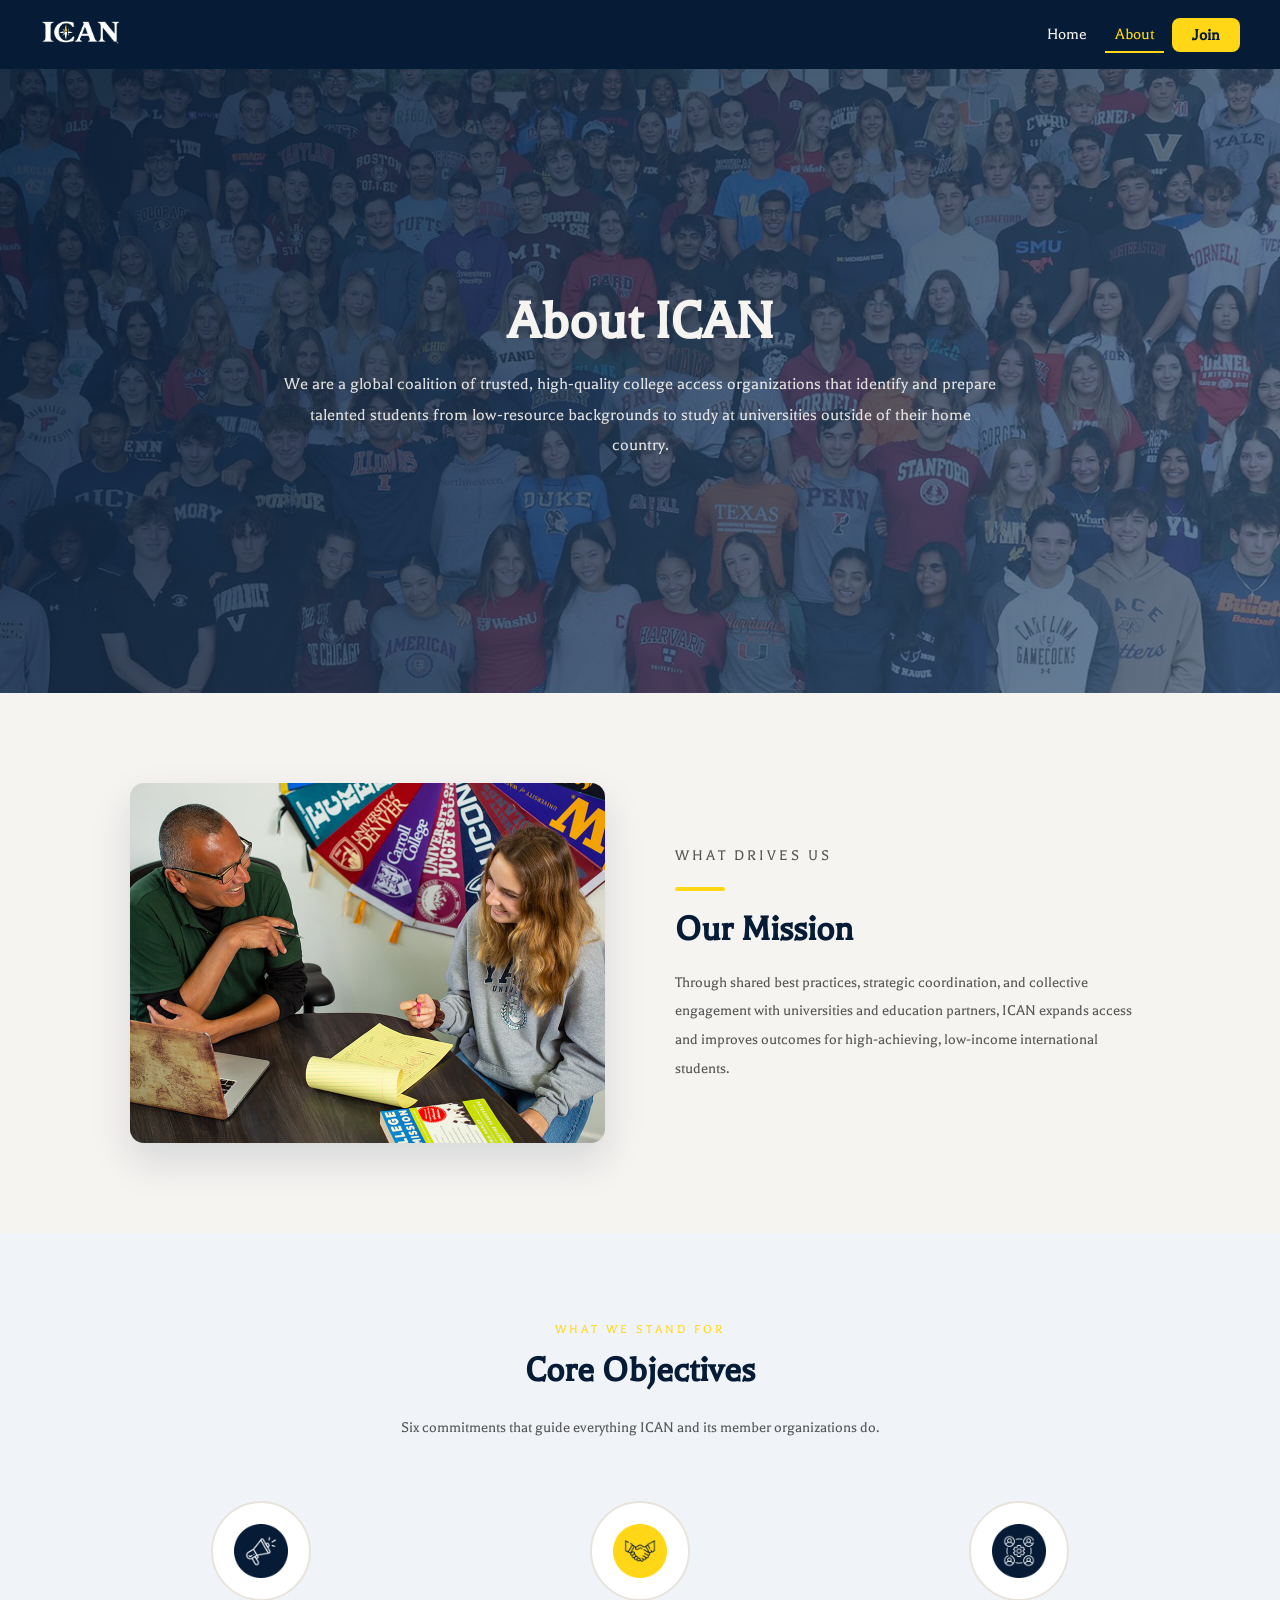
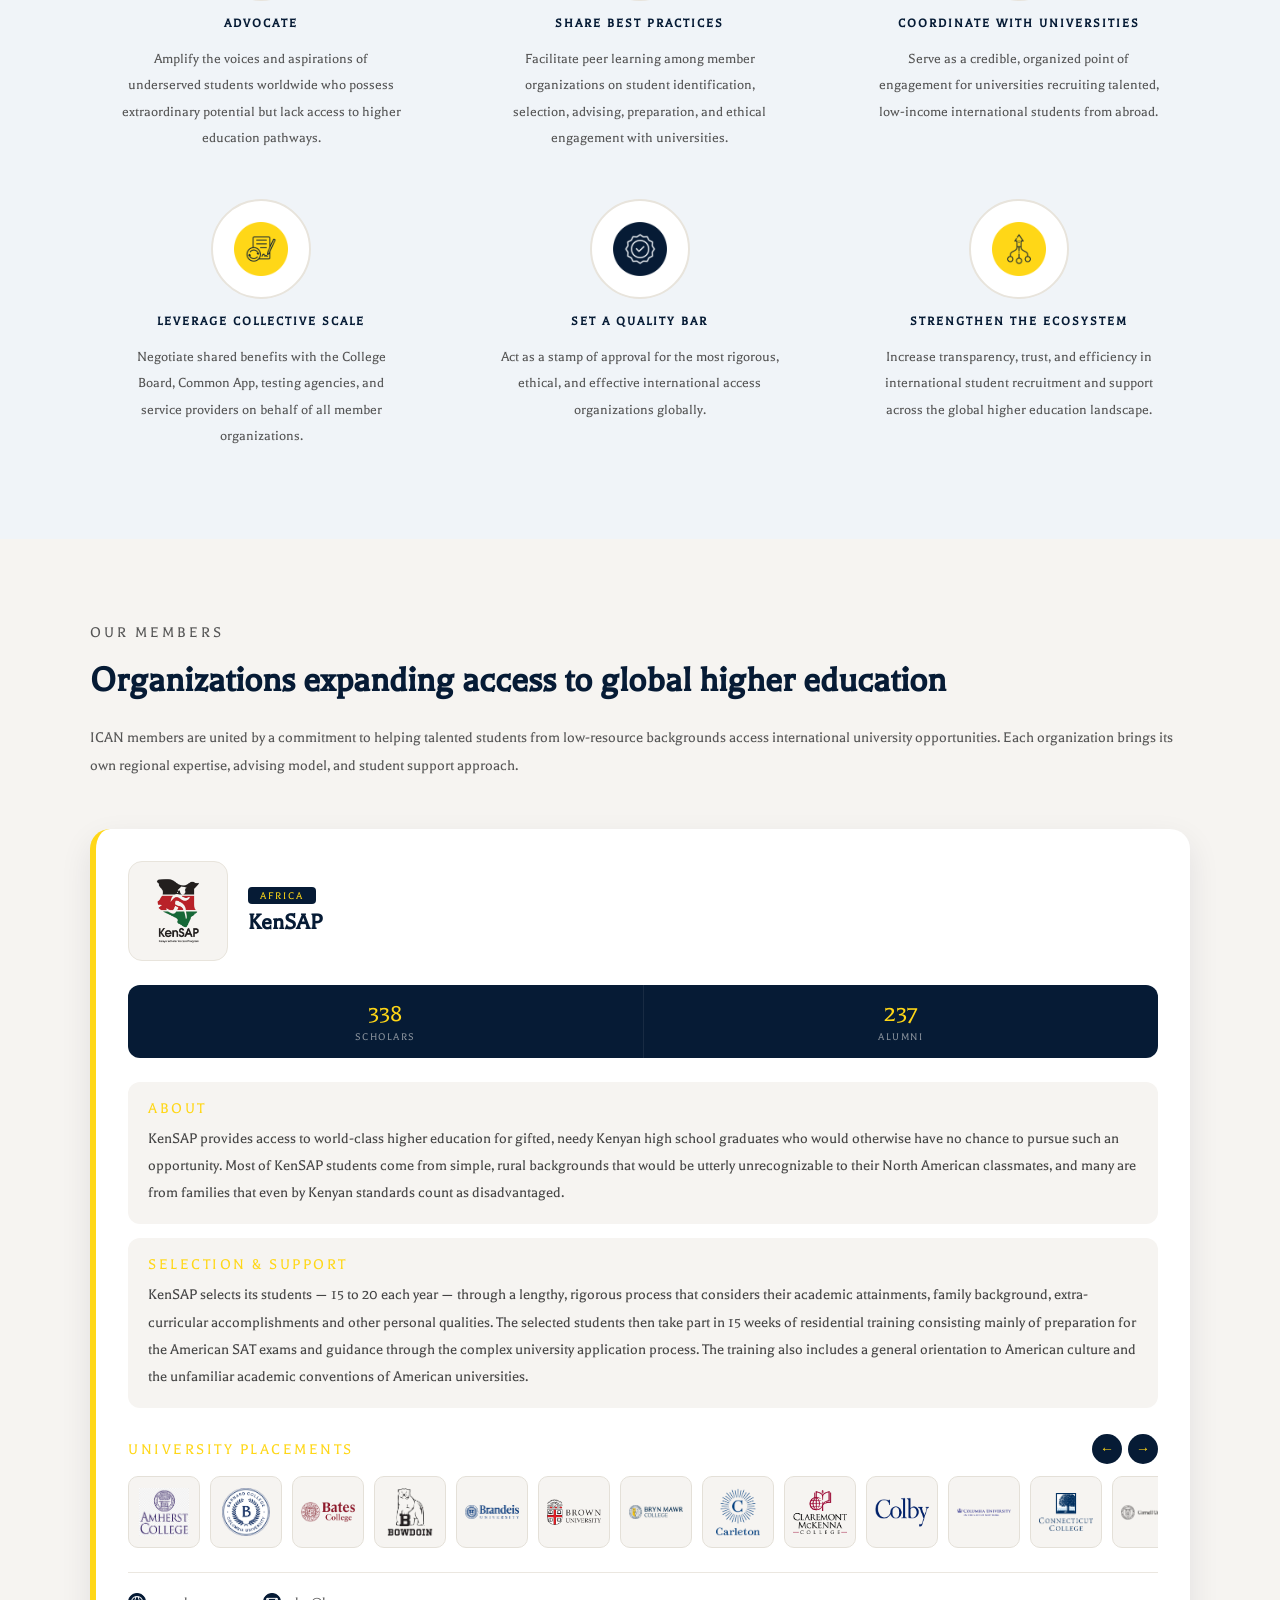
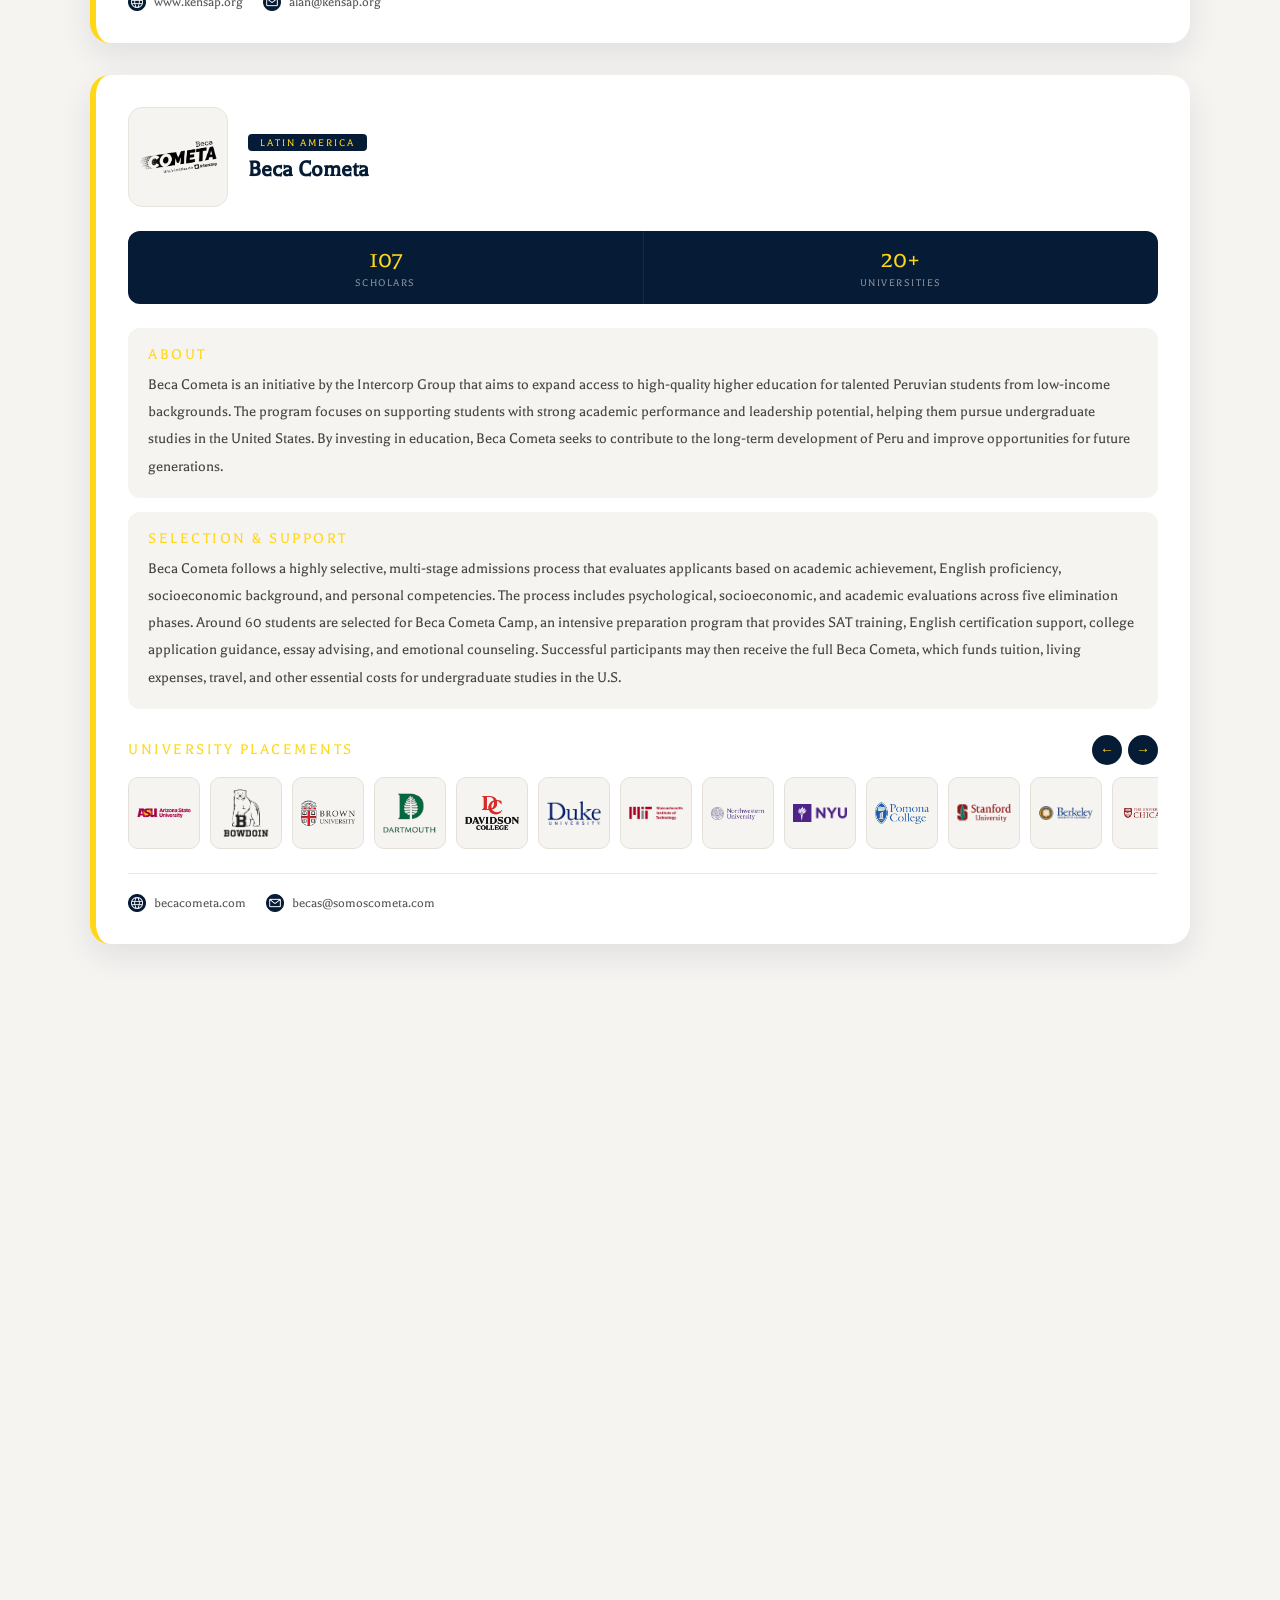
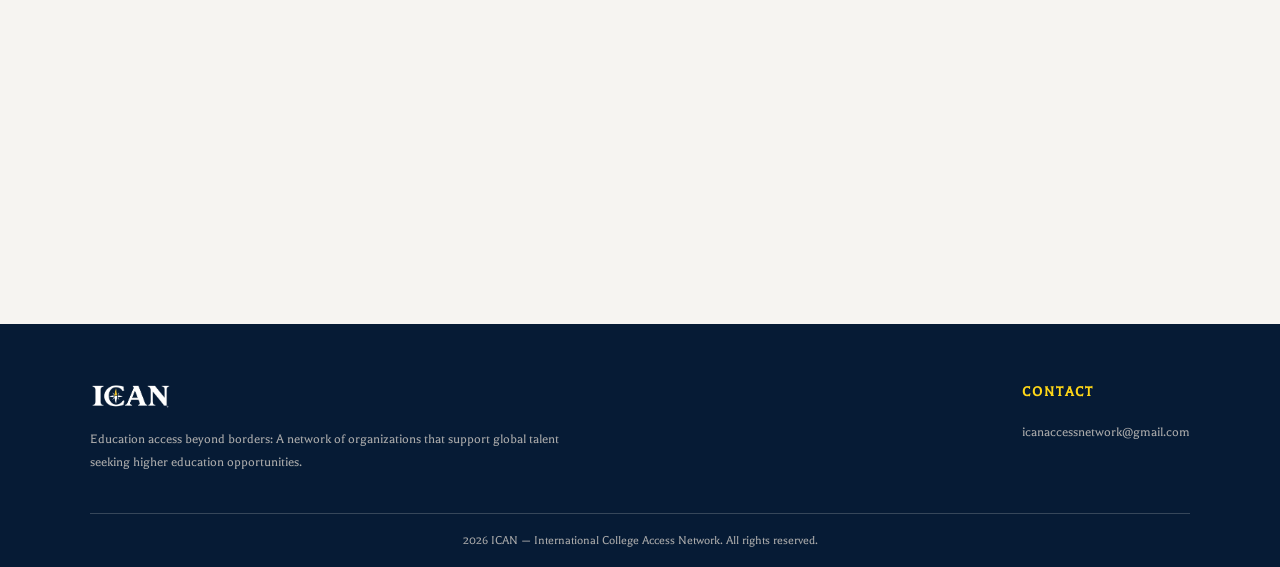
==== commit b6f2817b: "Update about.html" ====
--- a/about.html
+++ b/about.html
@@ -22,8 +22,7 @@
 
     <header class="subpage-hero">
         <div class="subpage-overlay">
-            <p class="subpage-tag">About ICAN</p>
-            <h1>Who We Are</h1>
+            <h1>About ICAN</h1>
             <p class="subpage-text">
                 We are a global coalition of trusted, high-quality college access organizations that identify and prepare talented students from low-resource backgrounds to study at universities outside of their home country.
             </p>
@@ -32,17 +31,7 @@
 
     <main>
 
-        <!-- Table of Contents -->
-        <section class="page-index">
-            <div class="index-content">
-                <h2 class="index-title">On this page</h2>
-                <ul class="index-list">
-                    <li><a href="#mission">Mission</a></li>
-                    <li><a href="#values">Core objectives</a></li>
-                    <li><a href="#members">Members</a></li>
-                </ul>
-            </div>
-        </section>
+        
 
         <!-- Mission -->
         <section class="mv-section" id="mission">
@@ -430,4 +419,4 @@
         }
     </script>
 </body>
-</html>+</html>
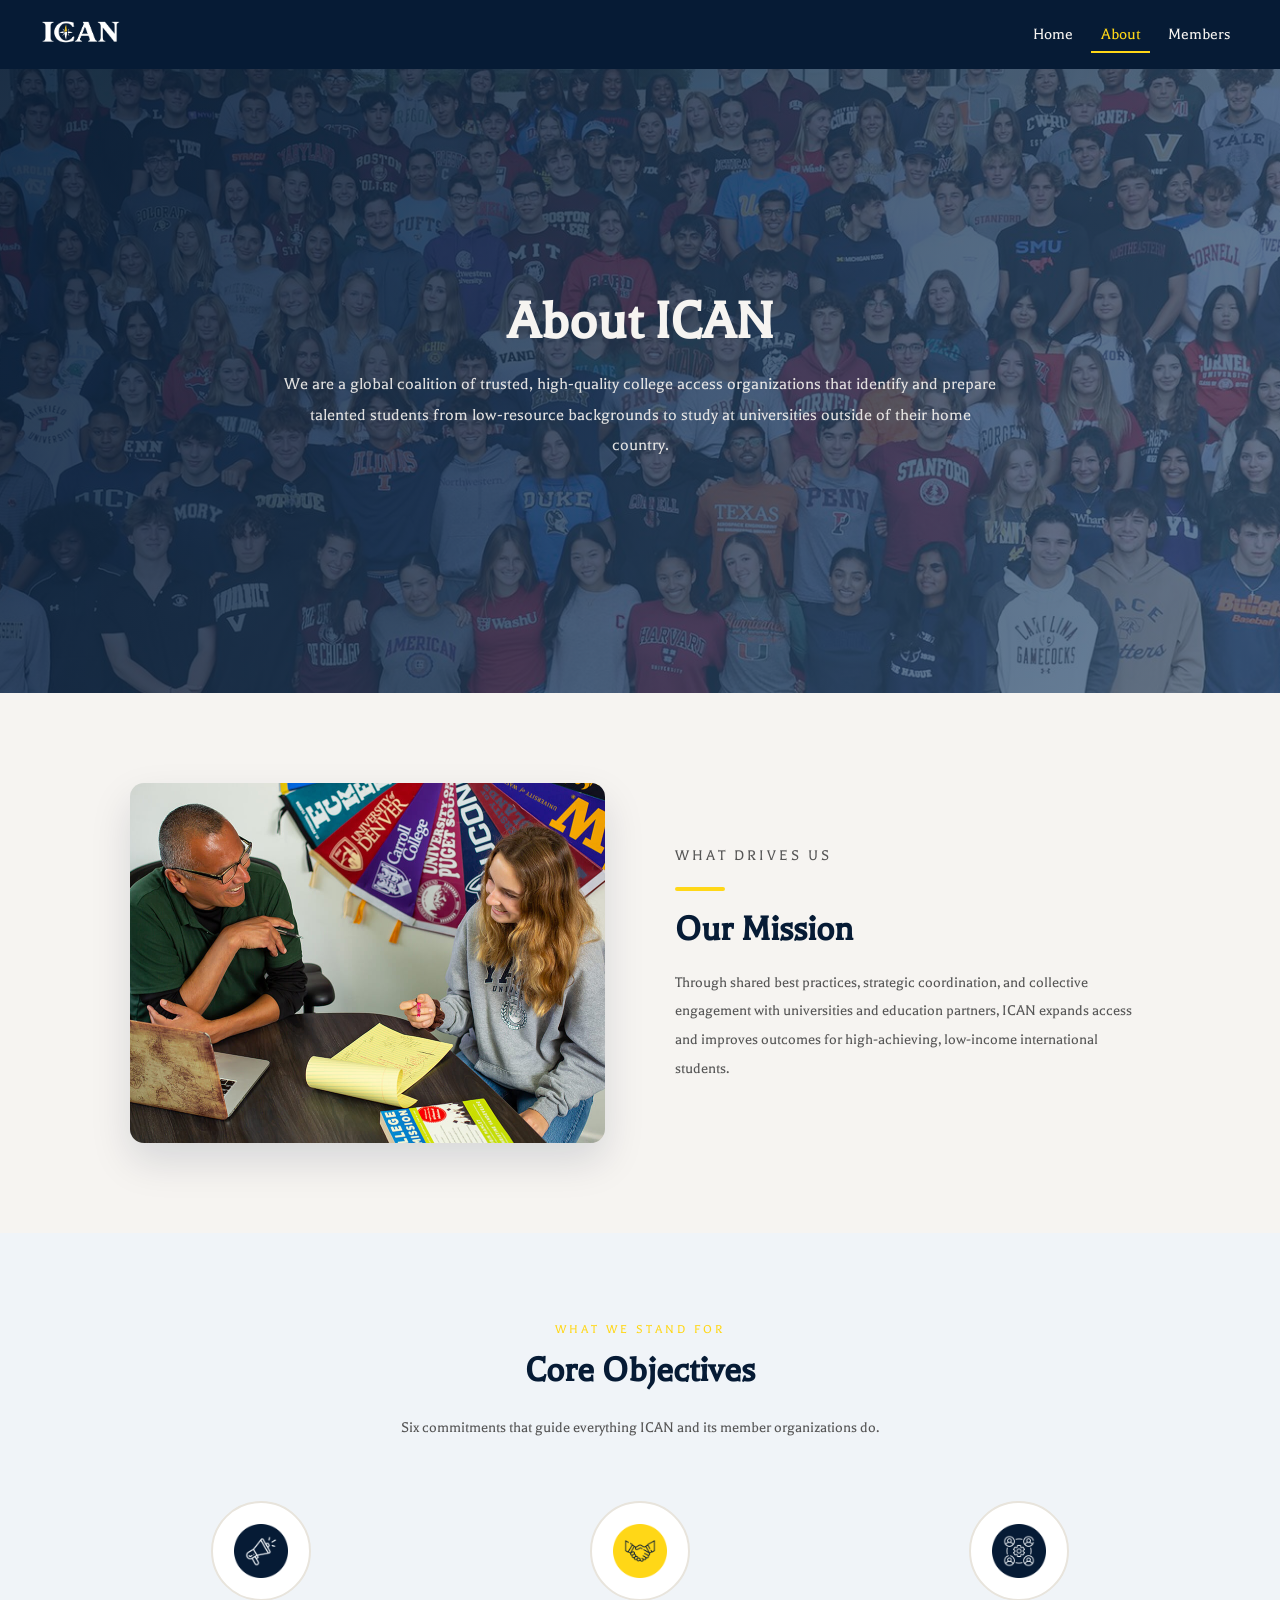
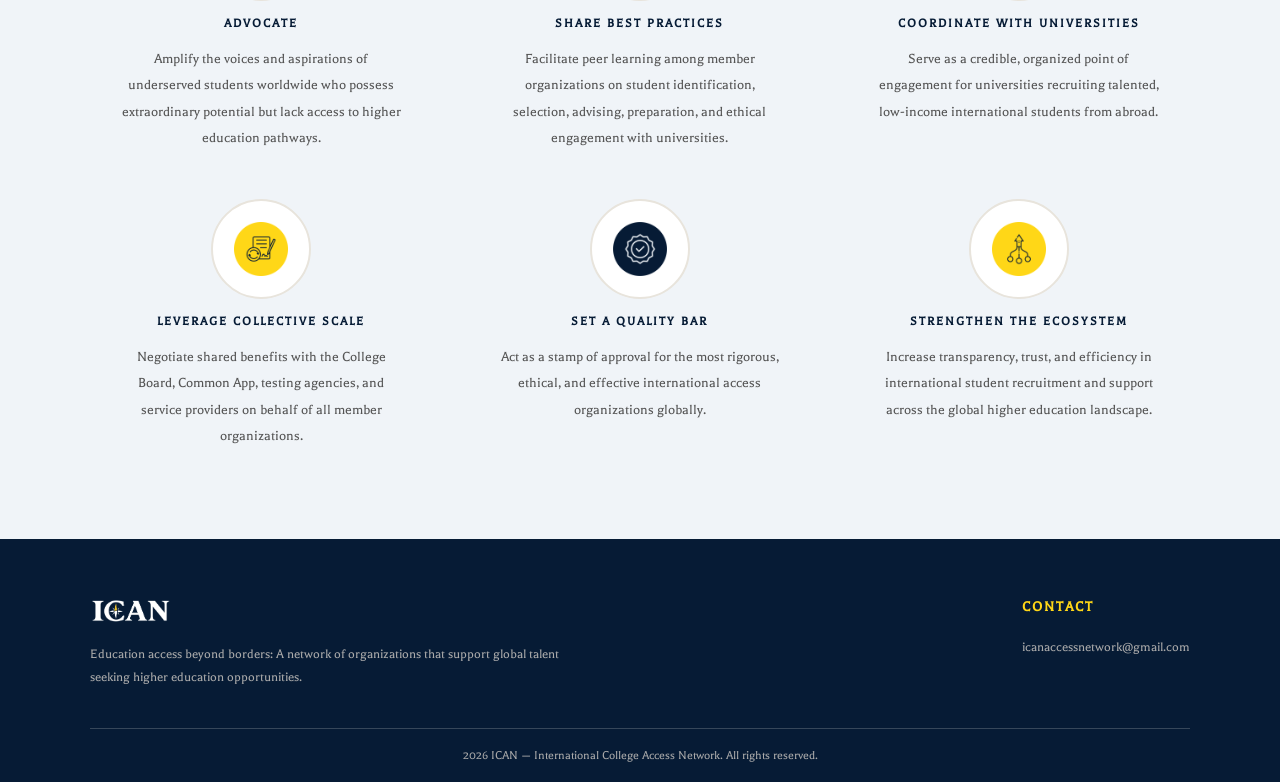
==== commit 7d79b458: "Update about.html" ====
--- a/about.html
+++ b/about.html
@@ -16,7 +16,8 @@
         <ul class="nav-links">
             <li><a href="index.html">Home</a></li>
             <li><a href="about.html">About</a></li>
-            <li><a href="https://docs.google.com/forms/d/e/1FAIpQLScRznWXV3ebC-kOn13JWvq_Vihhn7iYC-5w0QKcr7dS62vfdQ/viewform" class="nav-join-btn">Join</a></li>
+            <li><a href="members.html">Members</a></li>
+
         </ul>
     </nav>
 
@@ -89,289 +90,7 @@
             </div>
         </section>
 
-        <!-- Member Profiles -->
-        <section class="profiles-page" id="members">
-            <div class="profiles-intro reveal">
-                <p class="section-tag">Our Members</p>
-                <h2 class="section-title">Organizations expanding access to global higher education</h2>
-                <p>ICAN members are united by a commitment to helping talented students from low-resource backgrounds access international university opportunities. Each organization brings its own regional expertise, advising model, and student support approach.</p>
-            </div>
-
-            <div class="member-simple-list">
-
-                <!-- ── KenSAP ── -->
-                <article class="member-simple-card reveal">
-
-                    <div class="member-card-top">
-                        <div class="member-profile-logo">
-                            <img src="member1.png" alt="KenSAP">
-                        </div>
-                        <div class="member-header-copy">
-                            <span class="member-region-badge">Africa</span>
-                            <h3>KenSAP</h3>
-                        </div>
-                    </div>
-
-                    <div class="member-stats-strip">
-                        <div class="member-stat-block">
-                            <span class="msb-num">338</span>
-                            <span class="msb-lbl">Scholars</span>
-                        </div>
-                        <div class="member-stat-block">
-                            <span class="msb-num">237</span>
-                            <span class="msb-lbl">Alumni</span>
-                        </div>
-                    </div>
-
-                    <div class="member-info-grid">
-                        <div class="mig-block mig-full">
-                            <p class="mig-label">About</p>
-                            <p class="mig-text">KenSAP provides access to world-class higher education for gifted, needy Kenyan high school graduates who would otherwise have no chance to pursue such an opportunity. Most of KenSAP students come from simple, rural backgrounds that would be utterly unrecognizable to their North American classmates, and many are from families that even by Kenyan standards count as disadvantaged.</p>
-                        </div>
-                        <div class="mig-block">
-                            <p class="mig-label">Selection &amp; Support</p>
-                            <p class="mig-text">KenSAP selects its students — 15 to 20 each year — through a lengthy, rigorous process that considers their academic attainments, family background, extra-curricular accomplishments and other personal qualities. The selected students then take part in 15 weeks of residential training consisting mainly of preparation for the American SAT exams and guidance through the complex university application process. The training also includes a general orientation to American culture and the unfamiliar academic conventions of American universities.</p>
-                        </div>
-                    </div>
-
-                    <div class="member-placements">
-                        <div class="placements-header">
-                            <p class="placements-label">University Placements</p>
-                            <div class="uni-nav-btns">
-                                <button class="uni-nav-btn" onclick="scrollUni(this,-1)" aria-label="Previous">&#8592;</button>
-                                <button class="uni-nav-btn" onclick="scrollUni(this,1)"  aria-label="Next">&#8594;</button>
-                            </div>
-                        </div>
-                        <div class="uni-track-wrap">
-                            <div class="uni-track">
-                                <div class="uni-logo-item" title="Amherst College"><img src="amherst.png" alt="Amherst College"></div>
-                                <div class="uni-logo-item" title="Barnard College"><img src="barnard.png" alt="Barnard College"></div>
-                                <div class="uni-logo-item" title="Bates College"><img src="bates.png" alt="Bates College"></div>
-                                <div class="uni-logo-item" title="Bowdoin College"><img src="bowdoin.png" alt="Bowdoin College"></div>
-                                <div class="uni-logo-item" title="Brandeis University"><img src="brandeis.png" alt="Brandeis University"></div>
-                                <div class="uni-logo-item" title="Brown University"><img src="brown.png" alt="Brown University"></div>
-                                <div class="uni-logo-item" title="Bryn Mawr College"><img src="brynmawr.png" alt="Bryn Mawr College"></div>
-                                <div class="uni-logo-item" title="Carleton College"><img src="carleton.png" alt="Carleton College"></div>
-                                <div class="uni-logo-item" title="Claremont McKenna College"><img src="cmc.png" alt="Claremont McKenna College"></div>
-                                <div class="uni-logo-item" title="Colby College"><img src="colby.png" alt="Colby College"></div>
-                                <div class="uni-logo-item" title="Columbia University"><img src="columbia.png" alt="Columbia University"></div>
-                                <div class="uni-logo-item" title="Connecticut College"><img src="connecticut.png" alt="Connecticut College"></div>
-                                <div class="uni-logo-item" title="Cornell University"><img src="cornell.png" alt="Cornell University"></div>
-                                <div class="uni-logo-item" title="Dartmouth College"><img src="dartmouth.png" alt="Dartmouth College"></div>
-                                <div class="uni-logo-item" title="Davidson College"><img src="davidson.png" alt="Davidson College"></div>
-                                <div class="uni-logo-item" title="Duke University"><img src="duke.png" alt="Duke University"></div>
-                                <div class="uni-logo-item" title="Gettysburg College"><img src="gettysburg.png" alt="Gettysburg College"></div>
-                                <div class="uni-logo-item" title="Hamilton College"><img src="hamilton.png" alt="Hamilton College"></div>
-                                <div class="uni-logo-item" title="Harvard University"><img src="harvard.png" alt="Harvard University"></div>
-                                <div class="uni-logo-item" title="Haverford College"><img src="haverford.png" alt="Haverford College"></div>
-                                <div class="uni-logo-item" title="Johns Hopkins University"><img src="jhu.png" alt="Johns Hopkins University"></div>
-                                <div class="uni-logo-item" title="Kenyon College"><img src="kenyon.png" alt="Kenyon College"></div>
-                                <div class="uni-logo-item" title="Lehigh University"><img src="lehigh.png" alt="Lehigh University"></div>
-                                <div class="uni-logo-item" title="McGill University"><img src="mcgill.png" alt="McGill University"></div>
-                                <div class="uni-logo-item" title="Middlebury College"><img src="middlebury.png" alt="Middlebury College"></div>
-                                <div class="uni-logo-item" title="MIT"><img src="mit.png" alt="MIT"></div>
-                                <div class="uni-logo-item" title="Mount Holyoke College"><img src="mountholyoke.png" alt="Mount Holyoke College"></div>
-                                <div class="uni-logo-item" title="Northwestern University"><img src="northwestern.png" alt="Northwestern University"></div>
-                                <div class="uni-logo-item" title="NYU"><img src="nyu.png" alt="NYU"></div>
-                                <div class="uni-logo-item" title="Oberlin College"><img src="oberlin.png" alt="Oberlin College"></div>
-                                <div class="uni-logo-item" title="Pomona College"><img src="pomona.png" alt="Pomona College"></div>
-                                <div class="uni-logo-item" title="Princeton University"><img src="princeton.png" alt="Princeton University"></div>
-                                <div class="uni-logo-item" title="Rice University"><img src="rice.png" alt="Rice University"></div>
-                                <div class="uni-logo-item" title="Smith College"><img src="smith.png" alt="Smith College"></div>
-                                <div class="uni-logo-item" title="Stanford University"><img src="stanford.png" alt="Stanford University"></div>
-                                <div class="uni-logo-item" title="Swarthmore College"><img src="swarthmore.png" alt="Swarthmore College"></div>
-                                <div class="uni-logo-item" title="Tufts University"><img src="tufts.png" alt="Tufts University"></div>
-                                <div class="uni-logo-item" title="University of Chicago"><img src="uchicago.png" alt="University of Chicago"></div>
-                                <div class="uni-logo-item" title="University of Pennsylvania"><img src="upenn.png" alt="University of Pennsylvania"></div>
-                                <div class="uni-logo-item" title="University of Toronto"><img src="utoronto.png" alt="University of Toronto"></div>
-                                <div class="uni-logo-item" title="Vanderbilt University"><img src="vanderbilt.png" alt="Vanderbilt University"></div>
-                                <div class="uni-logo-item" title="Vassar College"><img src="vassar.png" alt="Vassar College"></div>
-                                <div class="uni-logo-item" title="Wellesley College"><img src="wellesley.png" alt="Wellesley College"></div>
-                                <div class="uni-logo-item" title="Wesleyan University"><img src="wesleyan.png" alt="Wesleyan University"></div>
-                                <div class="uni-logo-item" title="Williams College"><img src="williams.png" alt="Williams College"></div>
-                                <div class="uni-logo-item" title="Yale University"><img src="yale.png" alt="Yale University"></div>
-                            </div>
-                        </div>
-                    </div>
-
-                    <div class="member-contact">
-                        <div class="member-contact-links">
-                            <a href="https://www.kensap.org" target="_blank" rel="noreferrer" class="member-contact-item">
-                                <img src="website.png" alt="Website" class="contact-icon">
-                                <span>www.kensap.org</span>
-                            </a>
-                            <a href="mailto:alan@kensap.org" class="member-contact-item">
-                                <img src="email.png" alt="Email" class="contact-icon">
-                                <span>alan@kensap.org</span>
-                            </a>
-                        </div>
-                    </div>
-                </article>
-
-                <!-- ── Beca Cometa ── -->
-                <article class="member-simple-card reveal">
-
-                    <div class="member-card-top">
-                        <div class="member-profile-logo">
-                            <img src="member2.png" alt="Beca Cometa">
-                        </div>
-                        <div class="member-header-copy">
-                            <span class="member-region-badge">Latin America</span>
-                            <h3>Beca Cometa</h3>
-                        </div>
-                    </div>
-
-                    <div class="member-stats-strip">
-                        <div class="member-stat-block">
-                            <span class="msb-num">107</span>
-                            <span class="msb-lbl">Scholars</span>
-                        </div>
-                        <div class="member-stat-block">
-                            <span class="msb-num">20+</span>
-                            <span class="msb-lbl">Universities</span>
-                        </div>
-                    </div>
-
-                    <div class="member-info-grid">
-                        <div class="mig-block mig-full">
-                            <p class="mig-label">About</p>
-                            <p class="mig-text">Beca Cometa is an initiative by the Intercorp Group that aims to expand access to high-quality higher education for talented Peruvian students from low-income backgrounds. The program focuses on supporting students with strong academic performance and leadership potential, helping them pursue undergraduate studies in the United States. By investing in education, Beca Cometa seeks to contribute to the long-term development of Peru and improve opportunities for future generations.</p>
-                        </div>
-                        <div class="mig-block">
-                            <p class="mig-label">Selection &amp; Support</p>
-                            <p class="mig-text">Beca Cometa follows a highly selective, multi-stage admissions process that evaluates applicants based on academic achievement, English proficiency, socioeconomic background, and personal competencies. The process includes psychological, socioeconomic, and academic evaluations across five elimination phases. Around 60 students are selected for Beca Cometa Camp, an intensive preparation program that provides SAT training, English certification support, college application guidance, essay advising, and emotional counseling. Successful participants may then receive the full Beca Cometa, which funds tuition, living expenses, travel, and other essential costs for undergraduate studies in the U.S.</p>
-                        </div>
-                    </div>
-
-                    <div class="member-placements">
-                        <div class="placements-header">
-                            <p class="placements-label">University Placements</p>
-                            <div class="uni-nav-btns">
-                                <button class="uni-nav-btn" onclick="scrollUni(this,-1)" aria-label="Previous">&#8592;</button>
-                                <button class="uni-nav-btn" onclick="scrollUni(this,1)"  aria-label="Next">&#8594;</button>
-                            </div>
-                        </div>
-                        <div class="uni-track-wrap">
-                            <div class="uni-track">
-                                <div class="uni-logo-item" title="Arizona State University"><img src="asu.png" alt="Arizona State University"></div>
-                                <div class="uni-logo-item" title="Bowdoin College"><img src="bowdoin.png" alt="Bowdoin College"></div>
-                                <div class="uni-logo-item" title="Brown University"><img src="brown.png" alt="Brown University"></div>
-                                <div class="uni-logo-item" title="Dartmouth College"><img src="dartmouth.png" alt="Dartmouth College"></div>
-                                <div class="uni-logo-item" title="Davidson College"><img src="davidson.png" alt="Davidson College"></div>
-                                <div class="uni-logo-item" title="Duke University"><img src="duke.png" alt="Duke University"></div>
-                                <div class="uni-logo-item" title="MIT"><img src="mit.png" alt="MIT"></div>
-                                <div class="uni-logo-item" title="Northwestern University"><img src="northwestern.png" alt="Northwestern University"></div>
-                                <div class="uni-logo-item" title="NYU"><img src="nyu.png" alt="NYU"></div>
-                                <div class="uni-logo-item" title="Pomona College"><img src="pomona.png" alt="Pomona College"></div>
-                                <div class="uni-logo-item" title="Stanford University"><img src="stanford.png" alt="Stanford University"></div>
-                                <div class="uni-logo-item" title="UC Berkeley"><img src="berkeley.png" alt="UC Berkeley"></div>
-                                <div class="uni-logo-item" title="University of Chicago"><img src="uchicago.png" alt="University of Chicago"></div>
-                                <div class="uni-logo-item" title="University of Notre Dame"><img src="notredame.png" alt="University of Notre Dame"></div>
-                                <div class="uni-logo-item" title="University of Pennsylvania"><img src="upenn.png" alt="University of Pennsylvania"></div>
-                                <div class="uni-logo-item" title="Vanderbilt University"><img src="vanderbilt.png" alt="Vanderbilt University"></div>
-                                <div class="uni-logo-item" title="Williams College"><img src="williams.png" alt="Williams College"></div>
-                                <div class="uni-logo-item" title="Yale University"><img src="yale.png" alt="Yale University"></div>
-                            </div>
-                        </div>
-                    </div>
-
-                    <div class="member-contact">
-                        <div class="member-contact-links">
-                            <a href="https://www.becacometa.com/" target="_blank" rel="noreferrer" class="member-contact-item">
-                                <img src="website.png" alt="Website" class="contact-icon">
-                                <span>becacometa.com</span>
-                            </a>
-                            <a href="mailto:becas@somoscometa.com" class="member-contact-item">
-                                <img src="email.png" alt="Email" class="contact-icon">
-                                <span>becas@somoscometa.com</span>
-                            </a>
-                        </div>
-                    </div>
-                </article>
-
-                <!-- ── Duolingo UAP ── -->
-                <article class="member-simple-card reveal">
-
-                    <div class="member-card-top">
-                        <div class="member-profile-logo">
-                            <img src="member3.png" alt="Duolingo University Access Program">
-                        </div>
-                        <div class="member-header-copy">
-                            <span class="member-region-badge">Global</span>
-                            <h3>Duolingo University Access Program</h3>
-                        </div>
-                    </div>
-
-                    <div class="member-stats-strip">
-                        <div class="member-stat-block">
-                            <span class="msb-num">25</span>
-                            <span class="msb-lbl">Current Scholars</span>
-                        </div>
-                        <div class="member-stat-block">
-                            <span class="msb-num">12+</span>
-                            <span class="msb-lbl">Universities</span>
-                        </div>
-                    </div>
-
-                    <div class="member-info-grid">
-                        <div class="mig-block mig-full">
-                            <p class="mig-label">About</p>
-                            <p class="mig-text">The Duolingo University Access (DUA) Program, created in partnership with Duolingo and UNHCR, aims to expand access to higher education for refugee students worldwide. The program addresses the global gap in educational access, where only a small percentage of refugees are able to attend university, by providing structured pathways to top institutions. Through its efforts, DUA supports the broader goal of increasing refugee enrollment in higher education and creating more equitable academic opportunities across countries.</p>
-                        </div>
-                        <div class="mig-block">
-                            <p class="mig-label">Selection &amp; Support</p>
-                            <p class="mig-text">The program identifies high-potential refugee students and provides individualized, comprehensive support throughout the entire university application journey. This includes one-on-one advising, assistance with financial aid applications, English testing through the Duolingo English Test, and guidance through complex immigration and visa processes. Students benefit from a "wrap-around" support model, which also includes interview preparation, transition support, and funding assistance when needed. The program works closely with UNHCR offices and operates in multiple regions, supporting students who go on to enroll in universities across the United States, Canada, and other countries.</p>
-                        </div>
-                    </div>
-
-                    <div class="member-placements">
-                        <div class="placements-header">
-                            <p class="placements-label">University Placements</p>
-                            <div class="uni-nav-btns">
-                                <button class="uni-nav-btn" onclick="scrollUni(this,-1)" aria-label="Previous">&#8592;</button>
-                                <button class="uni-nav-btn" onclick="scrollUni(this,1)"  aria-label="Next">&#8594;</button>
-                            </div>
-                        </div>
-                        <div class="uni-track-wrap">
-                            <div class="uni-track">
-                                <div class="uni-logo-item" title="Bennington College"><img src="bennington.jpeg" alt="Bennington College"></div>
-                                <div class="uni-logo-item" title="Dartmouth College"><img src="dartmouth.png" alt="Dartmouth College"></div>
-                                <div class="uni-logo-item" title="Drexel University"><img src="drexel.png" alt="Drexel University"></div>
-                                <div class="uni-logo-item" title="Emory University"><img src="emory.png" alt="Emory University"></div>
-                                <div class="uni-logo-item" title="Georgetown University"><img src="georgetown.png" alt="Georgetown University"></div>
-                                <div class="uni-logo-item" title="Macalester College"><img src="macalester.png" alt="Macalester College"></div>
-                                <div class="uni-logo-item" title="Northeastern University"><img src="northeastern.png" alt="Northeastern University"></div>
-                                <div class="uni-logo-item" title="Northwestern University"><img src="northwestern.png" alt="Northwestern University"></div>
-                                <div class="uni-logo-item" title="University of British Columbia"><img src="ubc.png" alt="University of British Columbia"></div>
-                                <div class="uni-logo-item" title="UC Berkeley"><img src="berkeley.png" alt="UC Berkeley"></div>
-                                <div class="uni-logo-item" title="University of Camberra"><img src="uoc.png" alt="University of Camberra"></div>
-                                <div class="uni-logo-item" title="University of Johannesburg"><img src="uoj.png" alt="University of Johannesburg"></div>
-                                <div class="uni-logo-item" title="University of the People"><img src="uop.png" alt="University of the People"></div>
-                                <div class="uni-logo-item" title="University of Western Cape"><img src="uwc.png" alt="University of Western Cape"></div>
-                                <div class="uni-logo-item" title="Vanderbilt University"><img src="vanderbilt.png" alt="Vanderbilt University"></div>
-                                <div class="uni-logo-item" title="Wilfrid Laurier University"><img src="wlu.png" alt="Wilfrid Laurier University"></div>
-                            </div>
-                        </div>
-                    </div>
-
-                    <div class="member-contact">
-                        <div class="member-contact-links">
-                            <a href="https://englishtest.duolingo.com/institutions/access?ref=blog.englishtest.duolingo.com" target="_blank" rel="noreferrer" class="member-contact-item">
-                                <img src="website.png" alt="Website" class="contact-icon">
-                                <span>englishtest.duolingo.com</span>
-                            </a>
-                            <a href="mailto:laura.kaub@duolingo.com" class="member-contact-item">
-                                <img src="email.png" alt="Email" class="contact-icon">
-                                <span>laura.kaub@duolingo.com</span>
-                            </a>
-                        </div>
-                    </div>
-                </article>
-
-            </div>
-        </section>
-
-    </main>
+   
 
         <footer>
         <div class="footer-container">
--- a/style.css
+++ b/style.css
@@ -105,62 +105,13 @@
     transform: translateY(-1px);
 }
 
-/* ══════════════════════════════
-   PAGE INDEX (TABLE OF CONTENTS)
-══════════════════════════════ */
-.page-index {
-    padding: 60px 250px 40px;
-    background-color: #ffd717;
-    margin: 0 auto;
-    grid-template-columns: repeat(3, minmax(0, 1fr));
-}
-
-.index-content {
-    display: flex;
-    flex-direction: column;
-    gap: 18px;
-    
-}
-
-.index-title {
-    color: #061b35;
-    font-size: 25px;
-    font-weight: bold;
-    margin: 0;
-}
-
-.index-list {
-    list-style: none;
-    display: flex;
-    gap: 50px;
-    padding-left: 0;
-}
-
-.index-list li {
-    display: block;
-}
-
-.index-list a {
-    color: #555;
-    text-decoration: none;
-    font-size: 20px;
-    padding: 8px 0;
-    border-bottom: 2px solid transparent;
-    transition: color 0.3s ease, border-color 0.3s ease;
-    display: inline-block;
-}
-
-.index-list a:hover {
-    color: #f6f4f1;
-    border-bottom: 2px solid #f6f4f1;
-}
 
 /* ══════════════════════════════
    HOME HEADER
 ══════════════════════════════ */
 .header {
     background-image: linear-gradient(rgba(6, 27, 53, 0.88), rgba(6, 27, 53, 0.92)), url(background.jpg);
-    height: 105vh;
+    height: 105dvh;
     background-size: cover;
     background-position: center;
     display: flex;
@@ -174,7 +125,7 @@
     flex-direction: column;
     align-items: center;
     gap: 20px;
-    max-width: 900px;
+    max-width: 1400px;
     padding: 0 40px;
 }
 
@@ -196,12 +147,13 @@
     color: rgba(246, 244, 241, 0.85);
     font-size: 20px;
     line-height: 1.6;
-    max-width: 620px;
+    max-width: 820px;
 }
 
 .header .btn {
     position: static;
     transform: none;
+    font-size: 20px;
 }
 
 .header .btn:hover {
@@ -1261,4 +1213,4 @@
     .index-list a {
         font-size: 14px;
     }
-}+}
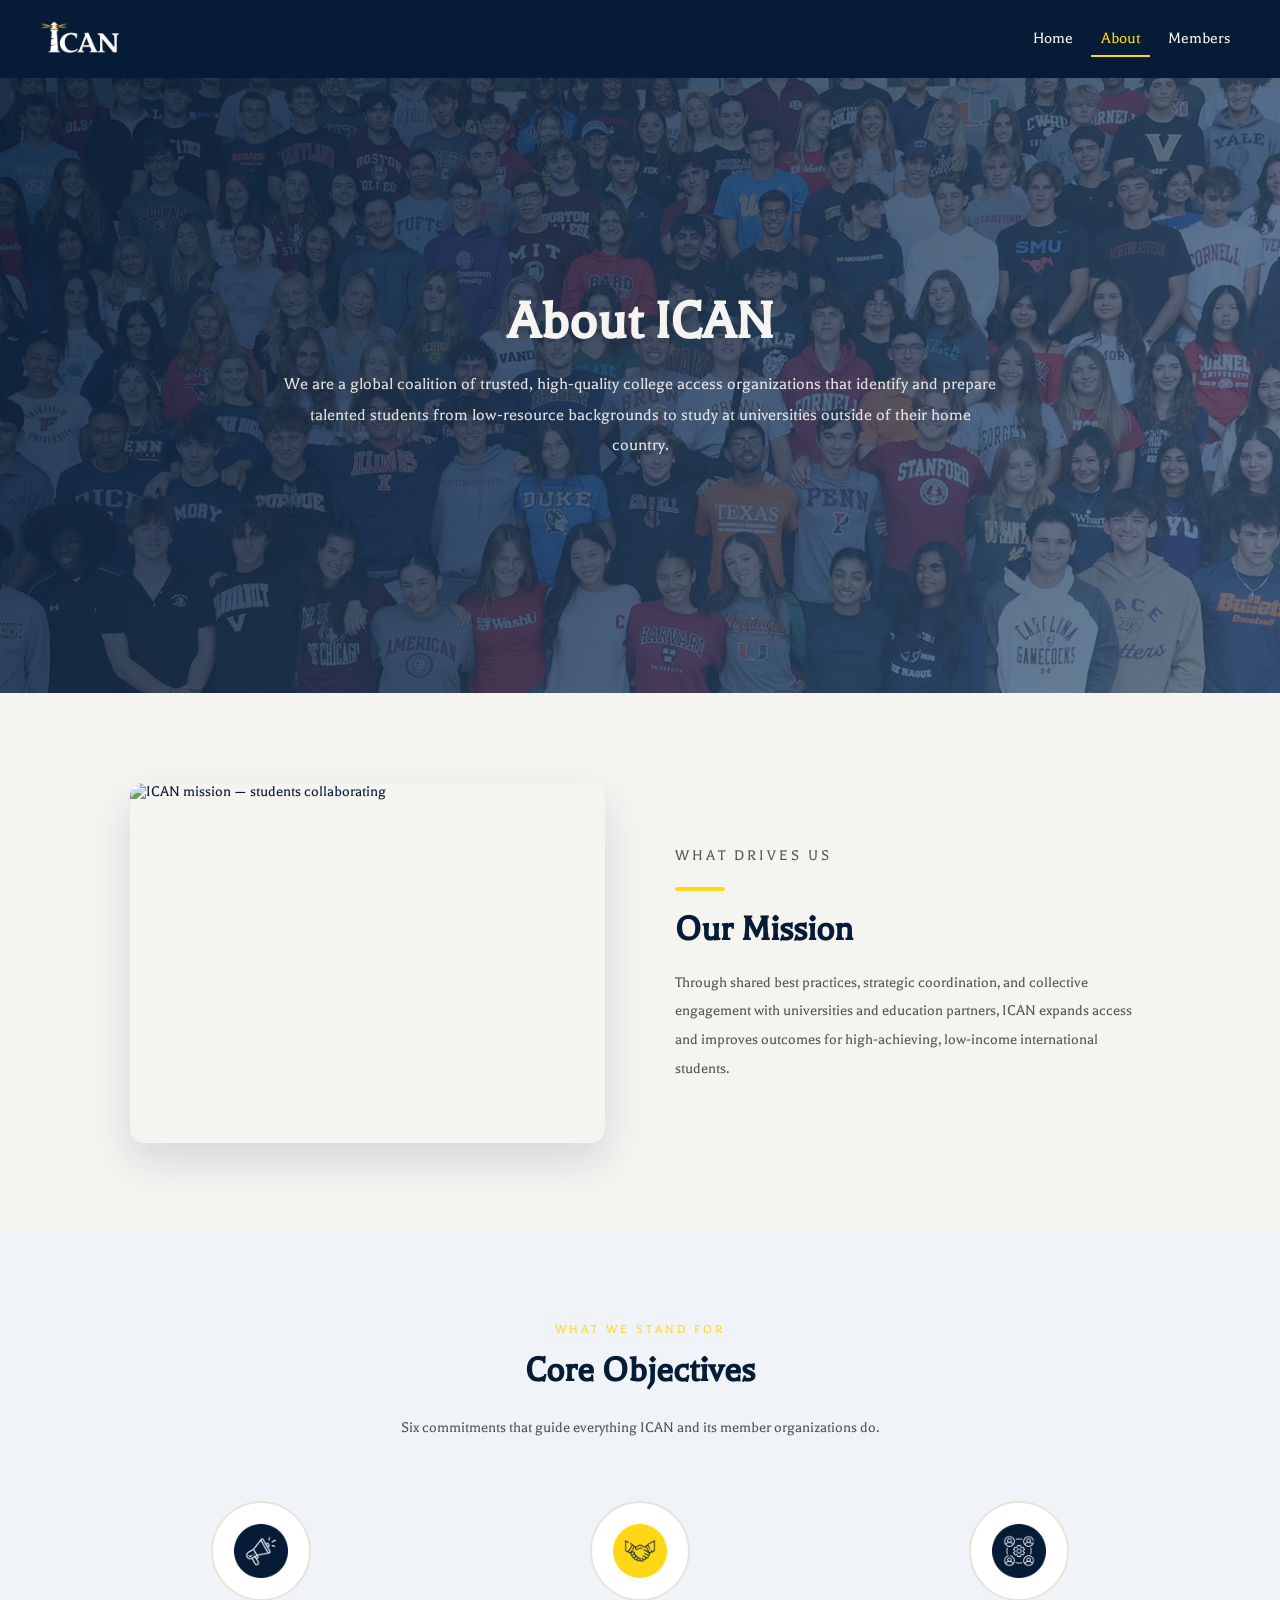
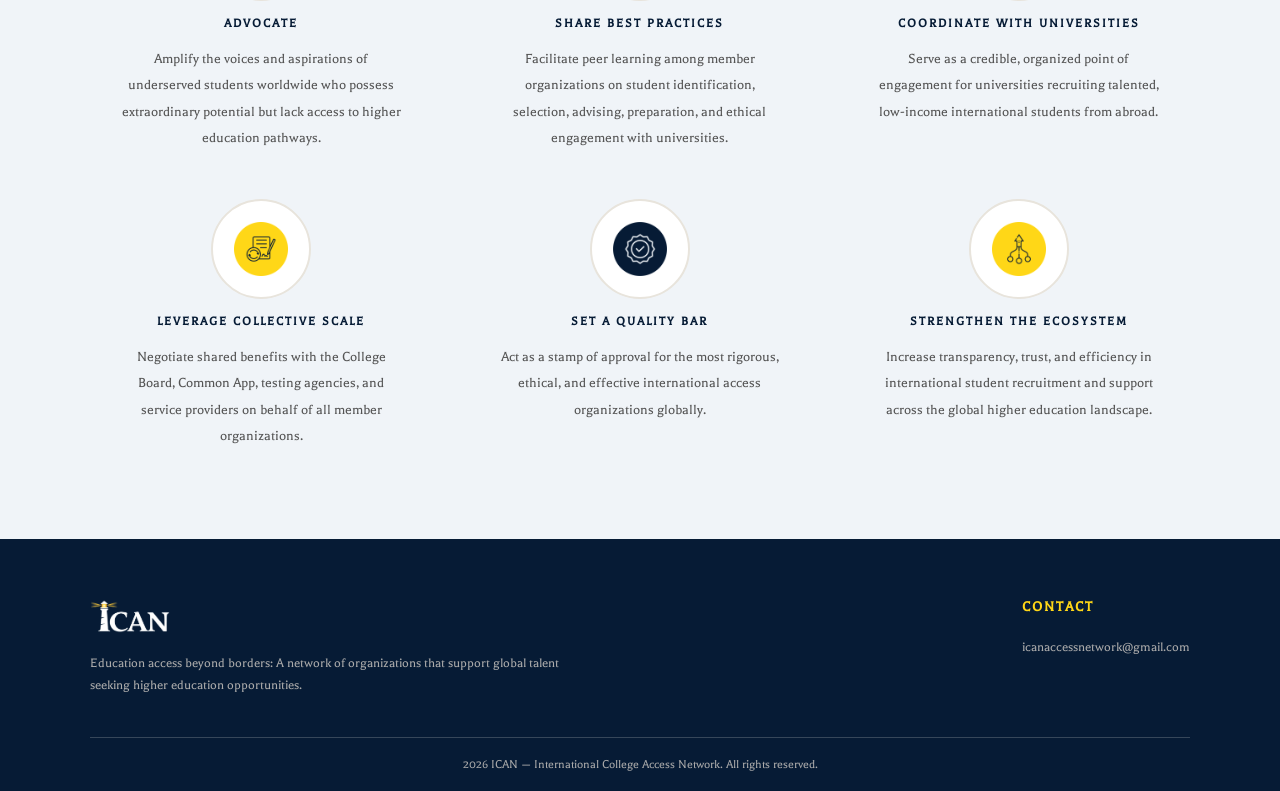
==== commit a78de53c: "Update about.html" ====
--- a/about.html
+++ b/about.html
@@ -38,7 +38,7 @@
         <section class="mv-section" id="mission">
             <div class="mv-block reveal">
                 <div class="mv-image">
-                    <img src="about1.jpg" alt="ICAN mission — students collaborating">
+                    <img src="membersphoto.jpg" alt="ICAN mission — students collaborating">
                 </div>
                 <div class="mv-copy">
                     <p class="mv-label">What drives us</p>
--- a/style.css
+++ b/style.css
@@ -36,9 +36,7 @@
     transform: translateY(0);
 }
 
-/* ══════════════════════════════
-   NAVIGATION
-══════════════════════════════ */
+/*    NAVIGATION  */
 nav {
     background-color: #061b35;
     width: 100%;
@@ -106,12 +104,11 @@
 }
 
 
-/* ══════════════════════════════
-   HOME HEADER
-══════════════════════════════ */
+/* HOME HEADER */
 .header {
     background-image: linear-gradient(rgba(6, 27, 53, 0.88), rgba(6, 27, 53, 0.92)), url(background.jpg);
-    height: 105dvh;
+    height: 100dvh;
+    transition: transform 0.5s ease;
     background-size: cover;
     background-position: center;
     display: flex;
@@ -160,9 +157,7 @@
     transform: translateY(-2px);
 }
 
-/* ══════════════════════════════
-   SUBPAGE HEROES
-══════════════════════════════ */
+/* SUBPAGE HEROES */
 .subpage-hero,
 .members-hero,
 .membership-hero {
@@ -230,9 +225,7 @@
     line-height: 1.7;
 }
 
-/* ══════════════════════════════
-   SHARED BUTTON
-══════════════════════════════ */
+/* SHARED BUTTON */
 .btn {
     display: inline-block;
     padding: 15px 40px;
@@ -249,9 +242,7 @@
     background-color: #f6f4f1;
 }
 
-/* ══════════════════════════════
-   SECTION PADDING
-══════════════════════════════ */
+/* SECTION PADDING */
 .mission,
 .members,
 .faq,
@@ -261,9 +252,7 @@
     padding: 80px 40px;
 }
 
-/* ══════════════════════════════
-   MISSION SECTION
-══════════════════════════════ */
+/* MISSION SECTION */
 .mission {
     background-color: #f0f4f8;
     text-align: center;
@@ -290,7 +279,12 @@
 }
 
 .mission-text,
-.faq-list,
+.faq-list {
+    max-width: 1100px;
+    margin-left: auto;
+    margin-right: auto;
+    text-align: left;
+}
 .contact-form,
 .content-section {
     max-width: 1100px;
@@ -384,9 +378,7 @@
     top: 10px;
 }
 
-/* ══════════════════════════════
-   STATS BAR
-══════════════════════════════ */
+/* STATS BAR */
 .stats {
     background-color: #ffd717;
     display: flex;
@@ -410,9 +402,7 @@
     margin-top: 5px;
 }
 
-/* ══════════════════════════════
-   MEMBERS SECTION (HOME)
-══════════════════════════════ */
+/* MEMBERS SECTION (HOME) */
 .members {
     background-color: #f0f4f8;
     text-align: center;
@@ -428,10 +418,11 @@
     gap: 20px;
     max-width: 1100px;
     margin: 0 auto 28px auto;
+    justify-content: center;
 }
 
 .members-grid-three {
-    grid-template-columns: repeat(3, minmax(0, 1fr));
+    grid-template-columns: repeat(3, 340px);
 }
 
 .member-card {
@@ -464,9 +455,11 @@
     color: #061b35;
 }
 
-/* ══════════════════════════════
-   FAQ
-══════════════════════════════ */
+.members-grid-two {
+    grid-template-columns: repeat(2, 340px);
+}
+
+/* FAQ */
 .faq {
     background-color: #ffffff;
     text-align: center;
@@ -538,9 +531,7 @@
     margin-bottom: 10px;
 }
 
-/* ══════════════════════════════
-   CONTACT
-══════════════════════════════ */
+/* CONTACT */
 .contact {
     background-color: #f0f4f8;
     text-align: center;
@@ -610,9 +601,7 @@
     font-size: 18px;
 }
 
-/* ══════════════════════════════
-   MEMBER PROFILE CARDS (ABOUT PAGE)
-══════════════════════════════ */
+/* MEMBER PROFILE CARDS (ABOUT PAGE) */
 .profiles-intro {
     text-align: left;
     margin-bottom: 50px;
@@ -742,13 +731,13 @@
 .mig-full {
     grid-column: 1 / -1;
 }
-
+ 
 .mig-block {
     background-color: #f6f4f1;
     border-radius: 12px;
     padding: 18px 20px;
 }
-
+ 
 .mig-label {
     font-size: 16px;
     letter-spacing: 2.5px;
@@ -756,11 +745,15 @@
     color: #ffd717;
     margin-bottom: 8px;
 }
-
+ 
 .mig-text {
     color: #444;
     font-size: 16px;
     line-height: 1.7;
+}
+ 
+.mig-text + .mig-text {
+    margin-top: 10px;
 }
 
 /* ─── University placements carousel ─── */
@@ -868,6 +861,78 @@
     opacity: 1;
 }
 
+/* ── Filter Bar ── */
+.members-filter-bar {
+    display: flex;
+    align-items: center;
+    gap: 16px;
+    max-width: 1100px;
+    margin: 0 auto 32px auto;
+    flex-wrap: wrap;
+}
+
+.members-search-wrap {
+    flex: 1;
+    min-width: 200px;
+}
+
+.members-search {
+    width: 100%;
+    padding: 10px 18px;
+    border: 1px solid #ddd;
+    border-radius: 8px;
+    font-size: 15px;
+    font-family: "Balthazar", serif;
+    color: #061b35;
+    background-color: #ffffff;
+    outline: none;
+    transition: border 0.3s ease, box-shadow 0.3s ease;
+}
+
+.members-search:focus {
+    border: 1px solid #ffd717;
+    box-shadow: 0 0 0 4px rgba(255, 215, 23, 0.12);
+}
+
+.members-region-btns {
+    display: flex;
+    gap: 8px;
+    flex-wrap: wrap;
+}
+
+.region-btn {
+    padding: 9px 18px;
+    border-radius: 8px;
+    border: 1px solid #ddd;
+    background-color: #ffffff;
+    color: #061b35;
+    font-size: 14px;
+    font-family: "Balthazar", serif;
+    cursor: pointer;
+    transition: background-color 0.2s ease, color 0.2s ease, border-color 0.2s ease;
+    white-space: nowrap;
+}
+
+.region-btn:hover {
+    border-color: #ffd717;
+    background-color: #fffbea;
+}
+
+.region-btn.active {
+    background-color: #061b35;
+    color: #ffd717;
+    border-color: #061b35;
+}
+
+.members-no-results {
+    text-align: center;
+    color: #888;
+    font-size: 16px;
+    padding: 40px 0;
+    max-width: 1100px;
+    margin: 0 auto;
+}
+
 /* ─── Contact links ─── */
 .member-contact {
     padding-top: 20px;
@@ -902,9 +967,7 @@
     flex-shrink: 0;
 }
 
-/* ══════════════════════════════
-   MISSION / VISION BLOCKS
-══════════════════════════════ */
+/* MISSION / VISION BLOCKS */
 .mv-section {
     padding: 90px 40px;
     background-color: #f6f4f1;
@@ -975,9 +1038,7 @@
     line-height: 1.8;
 }
 
-/* ══════════════════════════════
-   CORE VALUES GRID
-══════════════════════════════ */
+/* CORE VALUES GRID */
 .values-section {
     padding: 90px 40px;
     background-color: #f0f4f8;
@@ -1053,9 +1114,7 @@
     text-align: center;
 }
 
-/* ══════════════════════════════
-   FOOTER
-══════════════════════════════ */
+/* FOOTER */
 footer {
     background-color: #061b35;
     color: #f6f4f1;
@@ -1107,9 +1166,7 @@
     font-size: 13px;
 }
 
-/* ══════════════════════════════
-   RESPONSIVE
-══════════════════════════════ */
+/* RESPONSIVE */
 @media (max-width: 980px) {
     nav {
         padding: 10px 20px;
@@ -1149,8 +1206,55 @@
     }
 }
 
+/* ── Accordion ── */
+.member-accordion-btn {
+    width: 100%;
+    background: none;
+    border: none;
+    border-top: 1px solid #ebe7e0;
+    margin-top: 20px;
+    padding: 14px 0 0 0;
+    display: flex;
+    align-items: center;
+    justify-content: space-between;
+    cursor: pointer;
+    font-family: "Balthazar", serif;
+    font-size: 14px;
+    letter-spacing: 1.5px;
+    color: #061b35;
+    transition: color 0.2s ease;
+}
+
+.member-accordion-btn:hover {
+    color: #ffd717;
+}
+
+.member-accordion-icon {
+    font-size: 20px;
+    color: #ffd717;
+    transition: transform 0.3s ease;
+    line-height: 1;
+}
+
+.member-accordion-body {
+    max-height: 0;
+    overflow: hidden;
+    transition: max-height 0.45s ease, opacity 0.35s ease;
+    opacity: 0;
+}
+
+.member-simple-card.open .member-accordion-body {
+    max-height: 2000px;
+    opacity: 1;
+}
+
+.member-simple-card.open .member-accordion-icon {
+    transform: rotate(45deg);
+}
+
 @media (max-width: 640px) {
-    .header { height: 65vh; }
+    .header { height: 65vh; 
+            padding-top: 80px;}
     .header-headline { font-size: 36px; }
     .header-sub { font-size: 17px; }
 
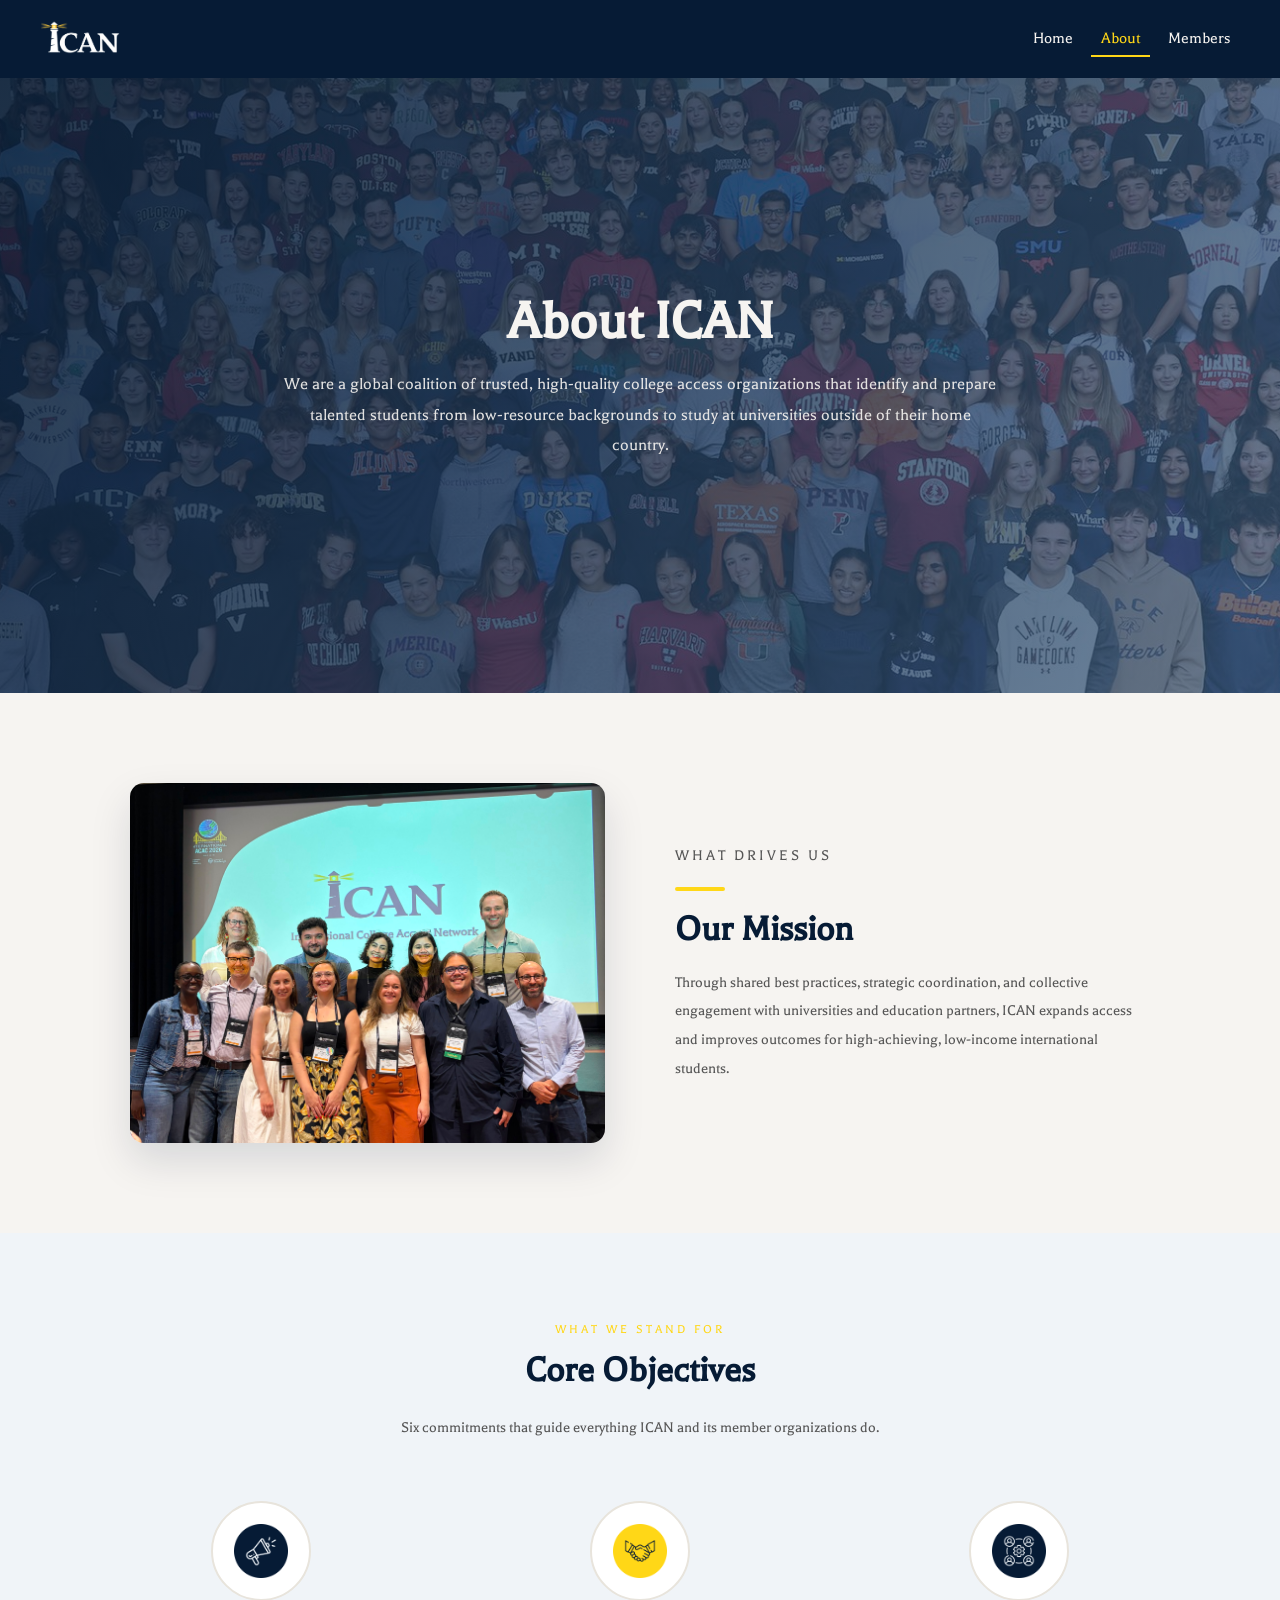
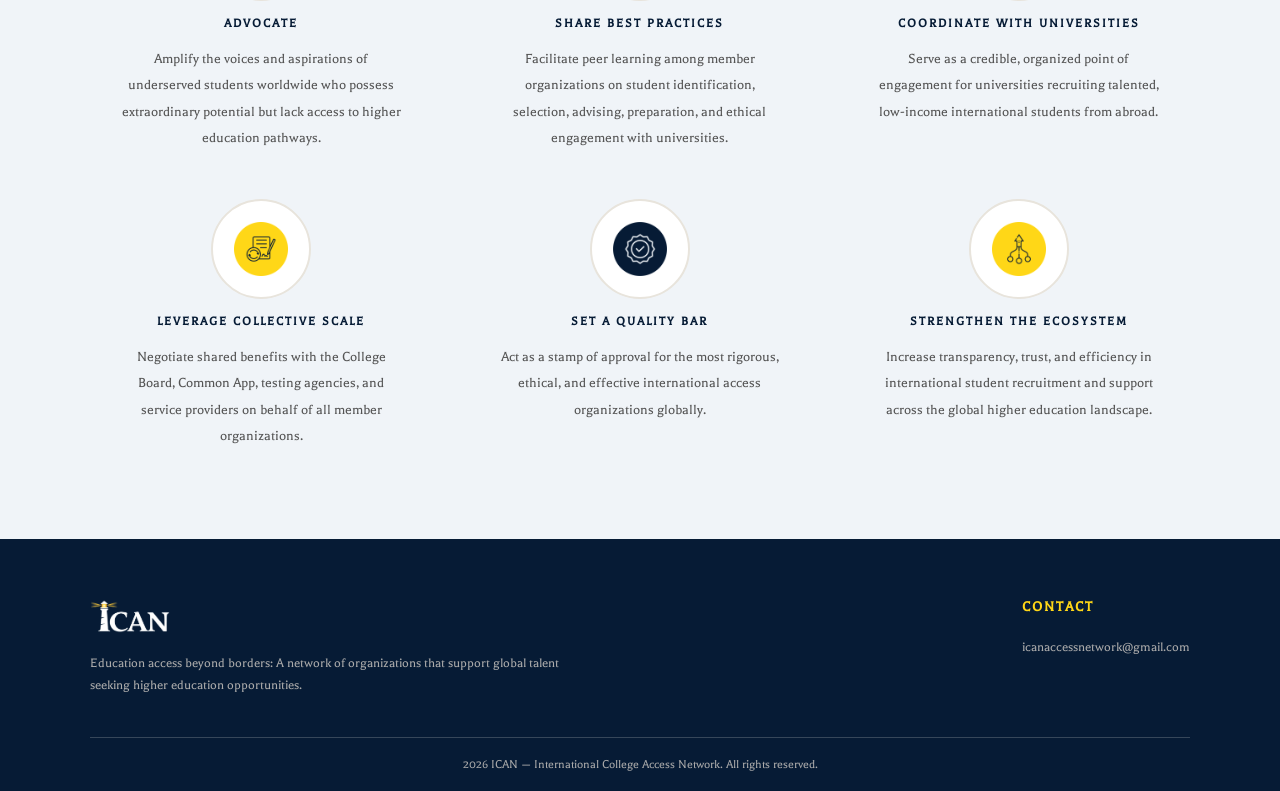
==== commit 996aab28: "Update about.html" ====
--- a/about.html
+++ b/about.html
@@ -38,7 +38,7 @@
         <section class="mv-section" id="mission">
             <div class="mv-block reveal">
                 <div class="mv-image">
-                    <img src="membersphoto.jpg" alt="ICAN mission — students collaborating">
+                    <img src="membersphoto.jpeg" alt="ICAN mission — students collaborating">
                 </div>
                 <div class="mv-copy">
                     <p class="mv-label">What drives us</p>
